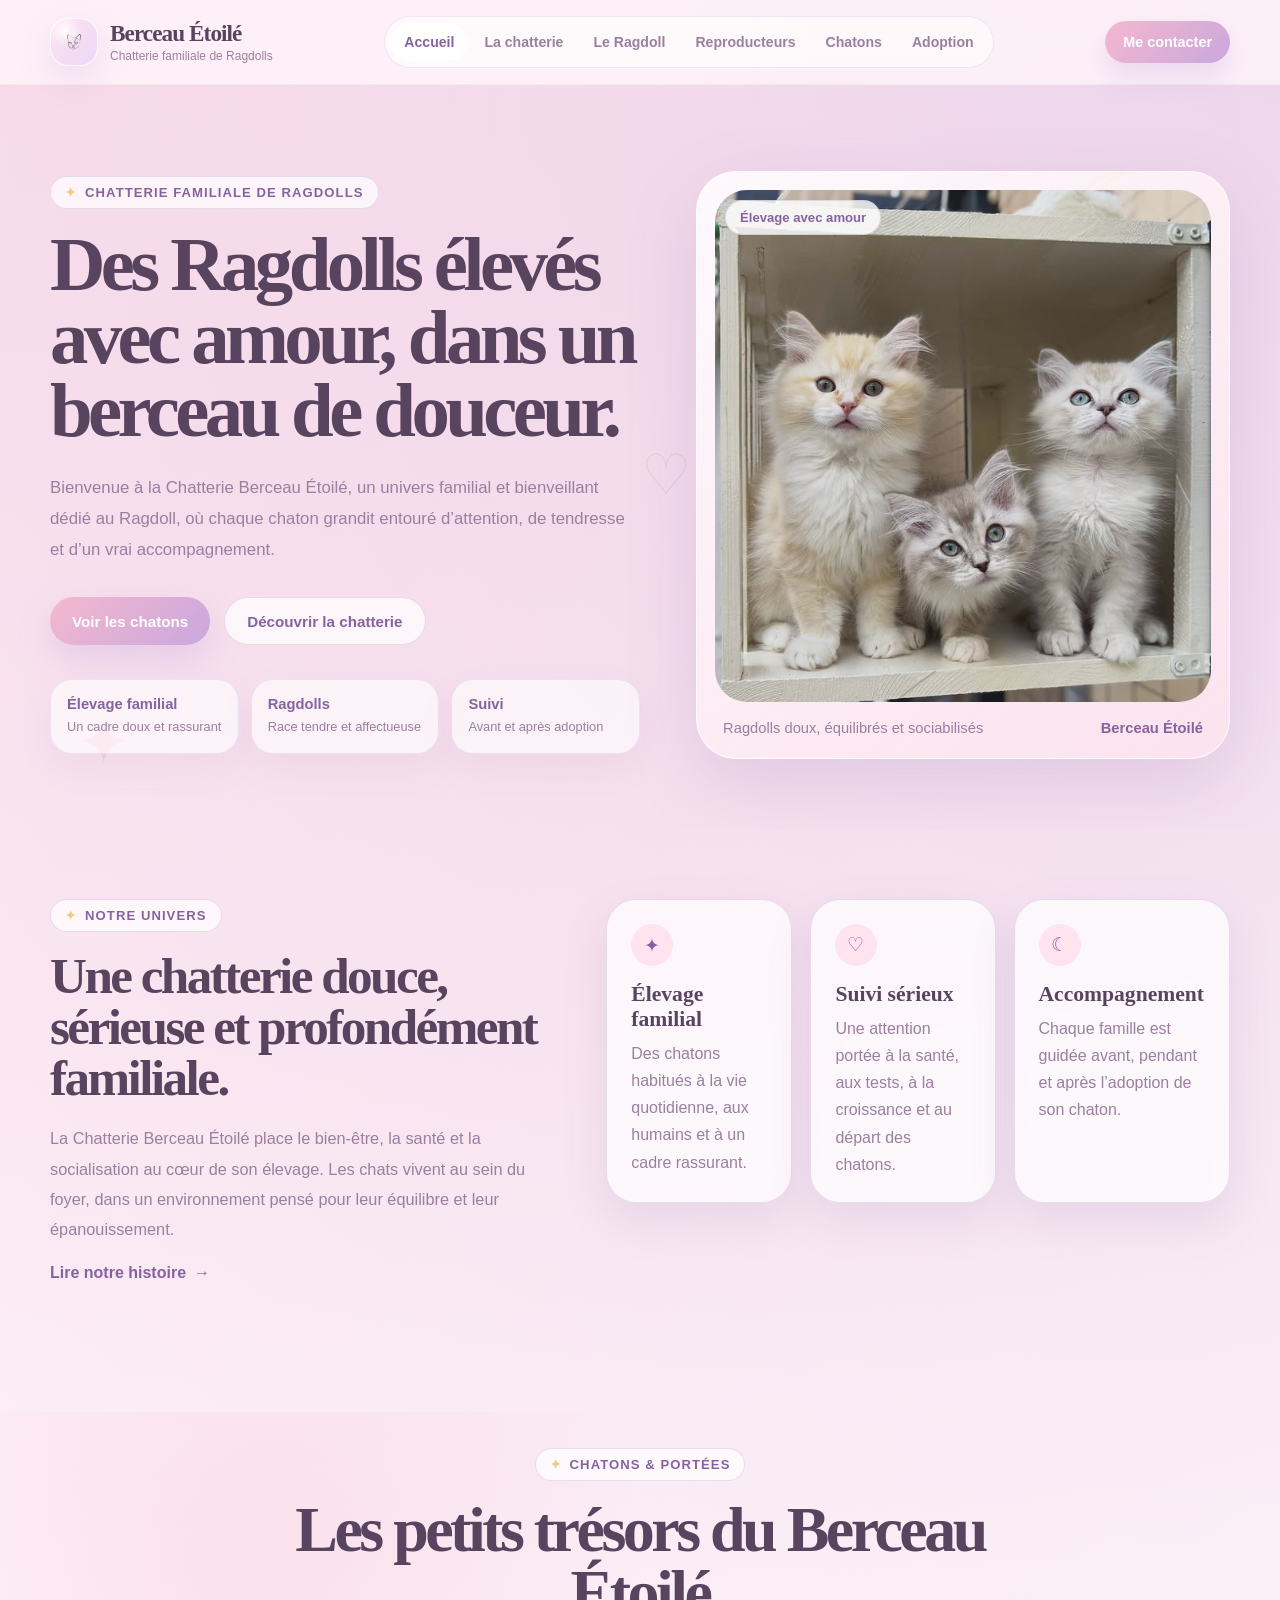
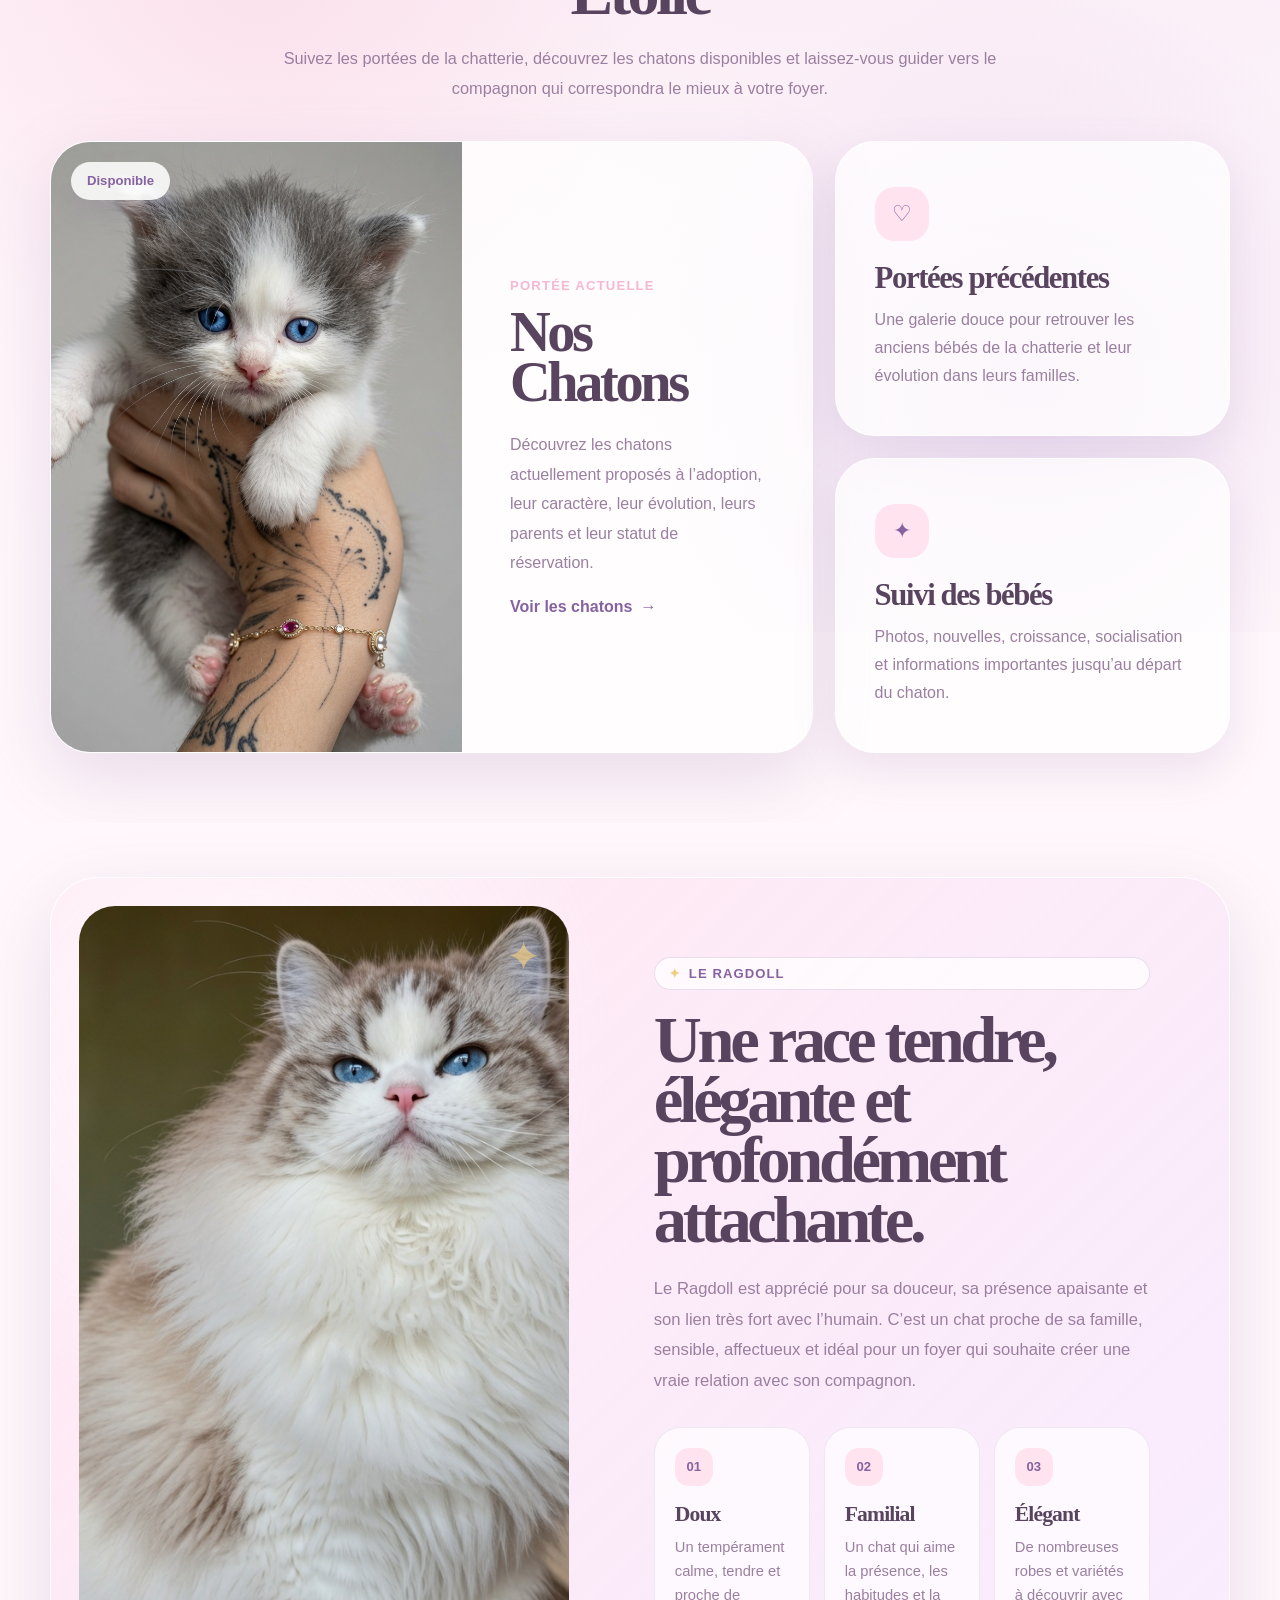
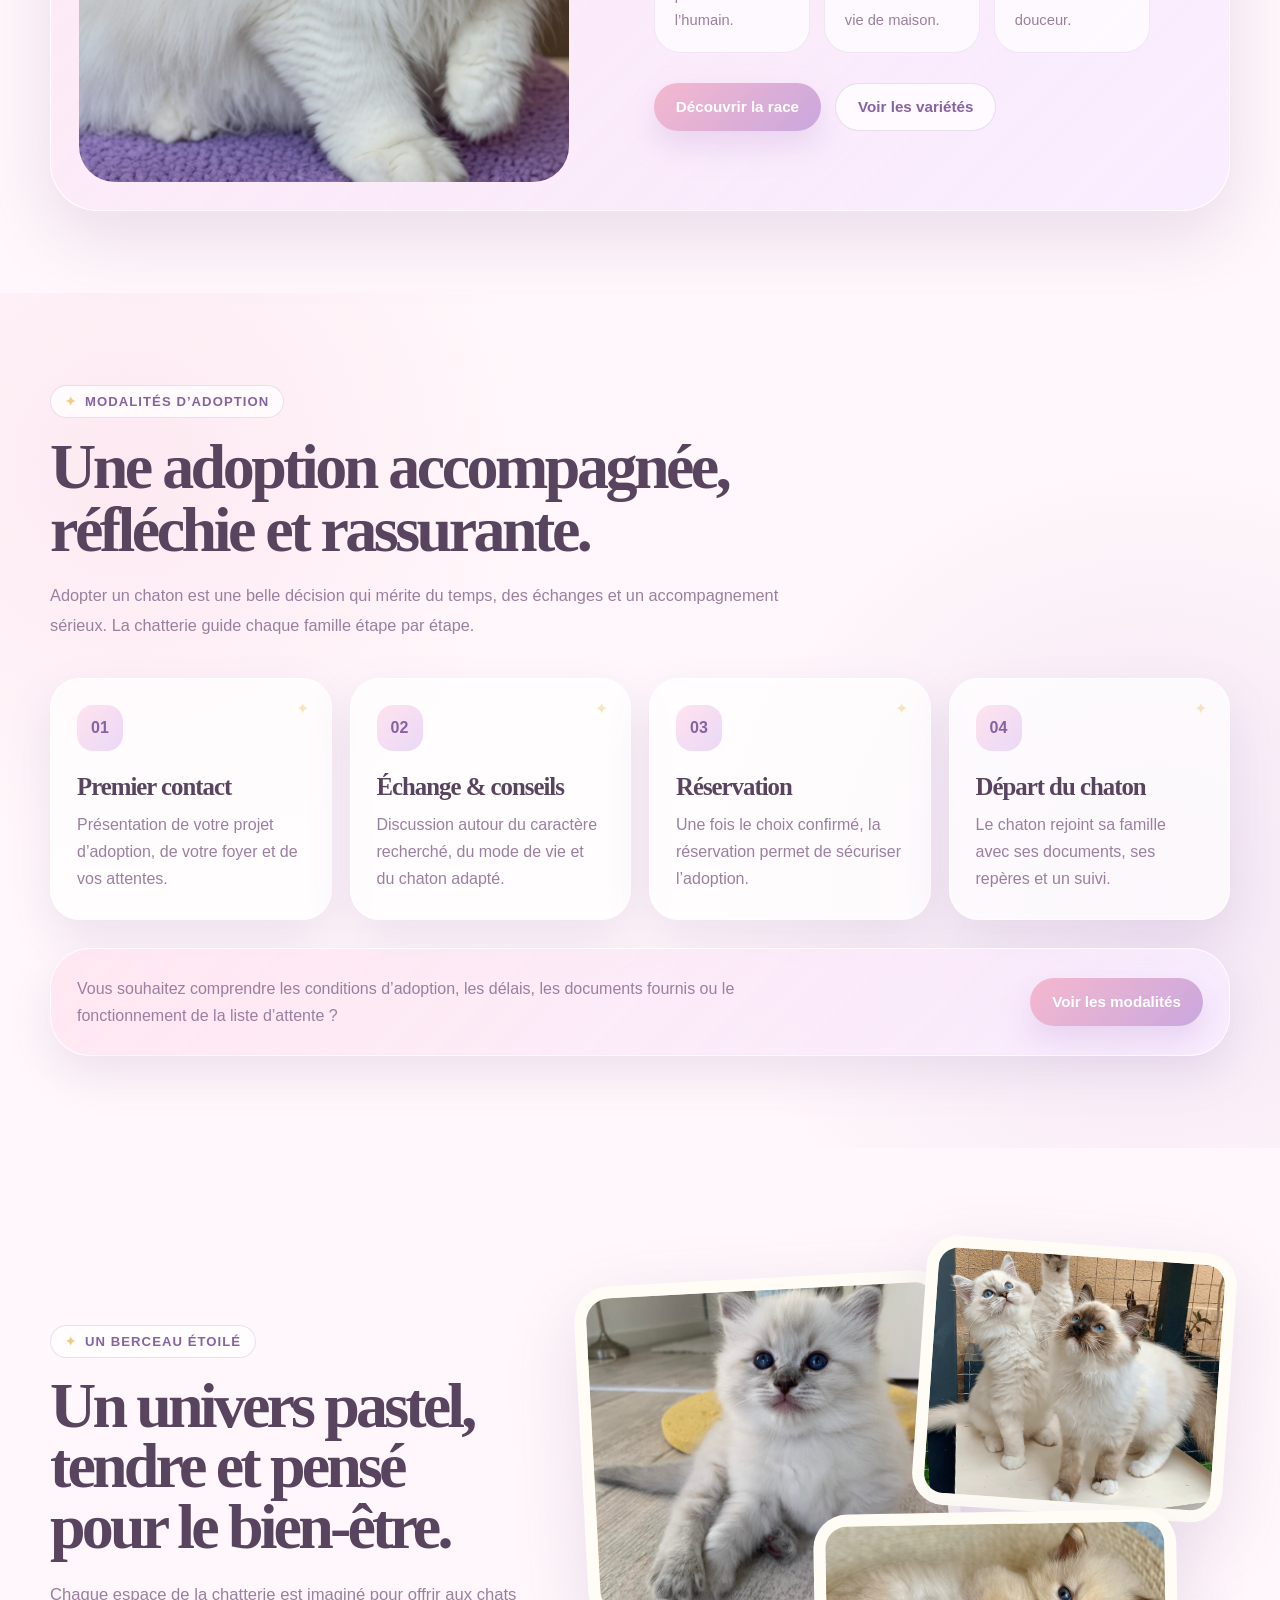
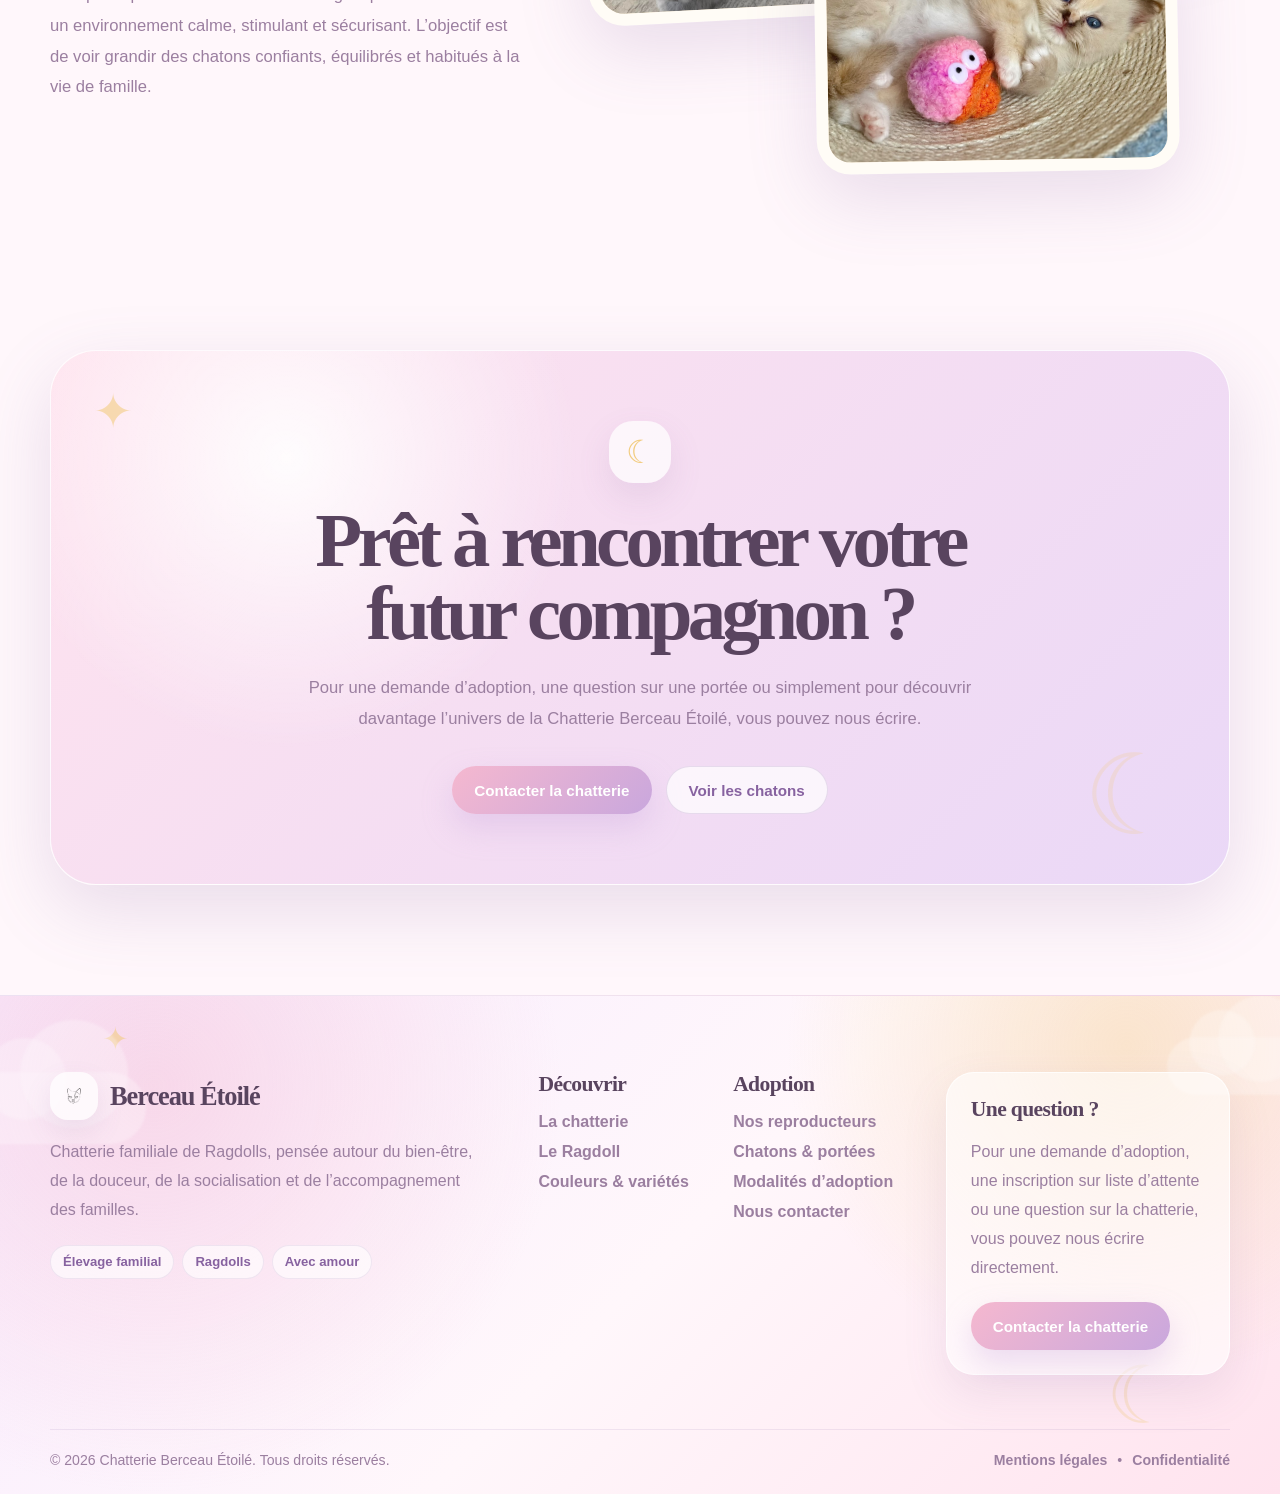
==== docs/index.html @ 58bdc37b "Add GitHub Pages static preview" ====
﻿<!DOCTYPE html>
<html lang="fr">
<head>
    <meta charset="UTF-8">

    <meta name="viewport" content="width=device-width, initial-scale=1.0">

    <title>Chatterie Berceau Étoilé | Élevage familial de Ragdolls</title>

    <meta name="description" content="Découvrez la Chatterie Berceau Étoilé, un élevage familial de Ragdolls dans un univers doux, pastel et étoilé.">

    <link rel="stylesheet" href="./assets/css/base/reset.css">
    <link rel="stylesheet" href="./assets/css/base/variables.css">
    <link rel="stylesheet" href="./assets/css/base/global.css">

    <link rel="stylesheet" href="./assets/css/components/header.css">
    <link rel="stylesheet" href="./assets/css/components/footer.css">
    <link rel="stylesheet" href="./assets/css/components/buttons.css">
    <link rel="stylesheet" href="./assets/css/components/cards.css">
    <link rel="stylesheet" href="./assets/css/components/forms.css">

        <link rel="stylesheet" href="./assets/css/pages/home.css">
</head>

<body>
<header class="site-header" data-header>
    <div class="container site-header__inner">

        <a href="http://127.0.0.1:8000" class="site-header__brand" aria-label="Retour à l'accueil">
            <span class="site-header__logo">
                <img src="./assets/images/logo/logo-berceau.png" alt="">
            </span>

            <span class="site-header__identity">
                <strong>Berceau Étoilé</strong>
                <small>Chatterie familiale de Ragdolls</small>
            </span>
        </a>

        <nav class="site-header__nav" aria-label="Navigation principale">
            <a href="http://127.0.0.1:8000" class="is-active">
                Accueil
            </a>

            <a href="./la-chatterie.html" class="">
                La chatterie
            </a>

            <a href="./le-ragdoll.html" class="">
                Le Ragdoll
            </a>

            <a href="./nos-reproducteurs.html" class="">
                Reproducteurs
            </a>

            <a href="./chatons.html" class="">
                Chatons
            </a>

            <a href="./modalites-adoption.html" class="">
                Adoption
            </a>
        </nav>

        <div class="site-header__actions">
            <a href="./contact.html" class="site-header__contact">
                Me contacter
            </a>

            <button class="site-header__burger"
                    type="button"
                    aria-label="Ouvrir le menu"
                    aria-expanded="false"
                    data-menu-button>
                <span></span>
                <span></span>
                <span></span>
            </button>
        </div>
    </div>

    <div class="mobile-menu" data-mobile-menu>
        <div class="container mobile-menu__inner">
            <div class="mobile-menu__top">
                <span>Menu</span>
                <strong>✦ Berceau Étoilé</strong>
            </div>

            <nav class="mobile-menu__nav" aria-label="Navigation mobile">
                <a href="http://127.0.0.1:8000">Accueil</a>
                <a href="./la-chatterie.html">La chatterie</a>
                <a href="./le-ragdoll.html">Le Ragdoll</a>
                <a href="./couleurs-et-varietes.html">Couleurs & variétés</a>
                <a href="./nos-reproducteurs.html">Nos reproducteurs</a>
                <a href="./chatons.html">Chatons & portées</a>
                <a href="./modalites-adoption.html">Modalités d’adoption</a>
                <a href="./contact.html">Contact</a>
            </nav>

            <div class="mobile-menu__card">
                <span>☾</span>
                <p>
                    Des Ragdolls élevés avec douceur, sérieux et beaucoup d’amour.
                </p>
            </div>
        </div>
    </div>
</header>

<main>
    
    <section class="home-hero">
        <div class="home-hero__decor home-hero__decor--moon">☾</div>
        <div class="home-hero__decor home-hero__decor--star">✦</div>
        <div class="home-hero__decor home-hero__decor--heart">♡</div>

        <div class="container home-hero__inner">
            <div class="home-hero__content" data-animate>
                <span class="section-kicker">Chatterie familiale de Ragdolls</span>

                <h1>
                    Des Ragdolls élevés avec amour,
                    dans un berceau de douceur.
                </h1>

                <p>
                    Bienvenue à la Chatterie Berceau Étoilé, un univers familial et bienveillant
                    dédié au Ragdoll, où chaque chaton grandit entouré d’attention, de tendresse
                    et d’un vrai accompagnement.
                </p>

                <div class="home-hero__actions">
                    <a href="./chatons.html" class="btn btn-primary">
                        Voir les chatons
                    </a>

                    <a href="./la-chatterie.html" class="btn btn-secondary">
                        Découvrir la chatterie
                    </a>
                </div>

                <div class="home-hero__trust">
                    <div>
                        <strong>Élevage familial</strong>
                        <span>Un cadre doux et rassurant</span>
                    </div>

                    <div>
                        <strong>Ragdolls</strong>
                        <span>Race tendre et affectueuse</span>
                    </div>

                    <div>
                        <strong>Suivi</strong>
                        <span>Avant et après adoption</span>
                    </div>
                </div>
            </div>

            <div class="home-hero__visual" data-animate>
                <div class="hero-card">
                    <div class="hero-card__badge">Élevage avec amour</div>

                    <div class="hero-card__image">
                        <img src="./assets/images/hero/hero-ragdoll.jpg" alt="Chat Ragdoll de la Chatterie Berceau Étoilé">
                    </div>

                    <div class="hero-card__footer">
                        <span>Ragdolls doux, équilibrés et sociabilisés</span>
                        <strong>Berceau Étoilé</strong>
                    </div>
                </div>
            </div>
        </div>
    </section>

    <section class="home-intro">
        <div class="container home-intro__grid">
            <div class="home-intro__text" data-animate>
                <span class="section-kicker">Notre univers</span>

                <h2>Une chatterie douce, sérieuse et profondément familiale.</h2>

                <p>
                    La Chatterie Berceau Étoilé place le bien-être, la santé et la socialisation
                    au cœur de son élevage. Les chats vivent au sein du foyer, dans un environnement
                    pensé pour leur équilibre et leur épanouissement.
                </p>

                <a href="./la-chatterie.html" class="text-link">
                    Lire notre histoire
                </a>
            </div>

            <div class="home-intro__cards" data-animate>
                <article class="soft-card">
                    <span>✦</span>
                    <h3>Élevage familial</h3>
                    <p>Des chatons habitués à la vie quotidienne, aux humains et à un cadre rassurant.</p>
                </article>

                <article class="soft-card">
                    <span>♡</span>
                    <h3>Suivi sérieux</h3>
                    <p>Une attention portée à la santé, aux tests, à la croissance et au départ des chatons.</p>
                </article>

                <article class="soft-card">
                    <span>☾</span>
                    <h3>Accompagnement</h3>
                    <p>Chaque famille est guidée avant, pendant et après l’adoption de son chaton.</p>
                </article>
            </div>
        </div>
    </section>

    <section class="home-kittens">
        <div class="container">
            <div class="section-heading section-heading--center" data-animate>
                <span class="section-kicker">Chatons & portées</span>

                <h2>Les petits trésors du Berceau Étoilé</h2>

                <p>
                    Suivez les portées de la chatterie, découvrez les chatons disponibles
                    et laissez-vous guider vers le compagnon qui correspondra le mieux à votre foyer.
                </p>
            </div>

            <div class="home-kittens__grid" data-animate>
                <article class="kitten-card kitten-card--large">
                    <div class="kitten-card__image">
                        <img src="./assets/images/kittens/kitten-01.jpg" alt="Chaton Ragdoll disponible">
                        <span class="kitten-card__status">Disponible</span>
                    </div>

                    <div class="kitten-card__content">
                        <span class="kitten-card__eyebrow">Portée actuelle</span>
                        <h3>Nos Chatons</h3>
                        <p>
                            Découvrez les chatons actuellement proposés à l’adoption, leur caractère,
                            leur évolution, leurs parents et leur statut de réservation.
                        </p>

                        <a href="./chatons.html" class="text-link">
                            Voir les chatons
                        </a>
                    </div>
                </article>

                <article class="kitten-mini-card">
                    <span>♡</span>
                    <h3>Portées précédentes</h3>
                    <p>
                        Une galerie douce pour retrouver les anciens bébés de la chatterie
                        et leur évolution dans leurs familles.
                    </p>
                </article>

                <article class="kitten-mini-card">
                    <span>✦</span>
                    <h3>Suivi des bébés</h3>
                    <p>
                        Photos, nouvelles, croissance, socialisation et informations importantes
                        jusqu’au départ du chaton.
                    </p>
                </article>
            </div>
        </div>
    </section>

    <section class="home-ragdoll">
        <div class="container">
            <div class="ragdoll-showcase" data-animate>
                <div class="ragdoll-showcase__image">
                    <img src="./assets/images/cats/ragdoll-01.jpg" alt="Ragdoll adulte">
                </div>

                <div class="ragdoll-showcase__content">
                    <span class="section-kicker">Le Ragdoll</span>

                    <h2>Une race tendre, élégante et profondément attachante.</h2>

                    <p>
                        Le Ragdoll est apprécié pour sa douceur, sa présence apaisante et son lien très fort
                        avec l’humain. C’est un chat proche de sa famille, sensible, affectueux et idéal pour
                        un foyer qui souhaite créer une vraie relation avec son compagnon.
                    </p>

                    <div class="ragdoll-showcase__traits">
                        <article>
                            <span>01</span>
                            <strong>Doux</strong>
                            <p>Un tempérament calme, tendre et proche de l’humain.</p>
                        </article>

                        <article>
                            <span>02</span>
                            <strong>Familial</strong>
                            <p>Un chat qui aime la présence, les habitudes et la vie de maison.</p>
                        </article>

                        <article>
                            <span>03</span>
                            <strong>Élégant</strong>
                            <p>De nombreuses robes et variétés à découvrir avec douceur.</p>
                        </article>
                    </div>

                    <div class="ragdoll-showcase__actions">
                        <a href="./le-ragdoll.html" class="btn btn-primary">
                            Découvrir la race
                        </a>

                        <a href="./couleurs-et-varietes.html" class="btn btn-secondary">
                            Voir les variétés
                        </a>
                    </div>
                </div>
            </div>
        </div>
    </section>

    <section class="home-adoption">
        <div class="container">
            <div class="section-heading" data-animate>
                <span class="section-kicker">Modalités d’adoption</span>

                <h2>Une adoption accompagnée, réfléchie et rassurante.</h2>

                <p>
                    Adopter un chaton est une belle décision qui mérite du temps, des échanges
                    et un accompagnement sérieux. La chatterie guide chaque famille étape par étape.
                </p>
            </div>

            <div class="adoption-steps" data-animate>
                <article class="adoption-step">
                    <span>01</span>
                    <h3>Premier contact</h3>
                    <p>
                        Présentation de votre projet d’adoption, de votre foyer et de vos attentes.
                    </p>
                </article>

                <article class="adoption-step">
                    <span>02</span>
                    <h3>Échange & conseils</h3>
                    <p>
                        Discussion autour du caractère recherché, du mode de vie et du chaton adapté.
                    </p>
                </article>

                <article class="adoption-step">
                    <span>03</span>
                    <h3>Réservation</h3>
                    <p>
                        Une fois le choix confirmé, la réservation permet de sécuriser l’adoption.
                    </p>
                </article>

                <article class="adoption-step">
                    <span>04</span>
                    <h3>Départ du chaton</h3>
                    <p>
                        Le chaton rejoint sa famille avec ses documents, ses repères et un suivi.
                    </p>
                </article>
            </div>

            <div class="home-adoption__cta" data-animate>
                <p>
                    Vous souhaitez comprendre les conditions d’adoption, les délais,
                    les documents fournis ou le fonctionnement de la liste d’attente ?
                </p>

                <a href="./modalites-adoption.html" class="btn btn-primary">
                    Voir les modalités
                </a>
            </div>
        </div>
    </section>

    <section class="home-world">
        <div class="container home-world__inner">
            <div class="home-world__content" data-animate>
                <span class="section-kicker">Un berceau étoilé</span>

                <h2>Un univers pastel, tendre et pensé pour le bien-être.</h2>

                <p>
                    Chaque espace de la chatterie est imaginé pour offrir aux chats un environnement
                    calme, stimulant et sécurisant. L’objectif est de voir grandir des chatons confiants,
                    équilibrés et habitués à la vie de famille.
                </p>
            </div>

            <div class="home-world__gallery" data-animate>
                <div class="world-picture world-picture--one">
                    <img src="./assets/images/hero/chatterie-01.jpg" alt="Univers de la chatterie">
                </div>

                <div class="world-picture world-picture--two">
                    <img src="./assets/images/hero/chatterie-02.jpg" alt="Espace des chats">
                </div>

                <div class="world-picture world-picture--three">
                    <img src="./assets/images/hero/chatterie-03.jpg" alt="Ragdoll dans la chatterie">
                </div>
            </div>
        </div>
    </section>

    <section class="home-final">
        <div class="container">
            <div class="home-final__card" data-animate>
                <span class="home-final__icon">☾</span>

                <h2>Prêt à rencontrer votre futur compagnon ?</h2>

                <p>
                    Pour une demande d’adoption, une question sur une portée ou simplement pour découvrir
                    davantage l’univers de la Chatterie Berceau Étoilé, vous pouvez nous écrire.
                </p>

                <div class="home-final__actions">
                    <a href="./contact.html" class="btn btn-primary">
                        Contacter la chatterie
                    </a>

                    <a href="./chatons.html" class="btn btn-secondary">
                        Voir les chatons
                    </a>
                </div>
            </div>
        </div>
    </section>

</main>

<footer class="site-footer">
    <div class="site-footer__cloud site-footer__cloud--one"></div>
    <div class="site-footer__cloud site-footer__cloud--two"></div>

    <div class="container site-footer__inner">
        <div class="site-footer__brand">
            <a href="http://127.0.0.1:8000" class="site-footer__logo">
                <span>
                    <img src="./assets/images/logo/logo-berceau.png" alt="">
                </span>
                <strong>Berceau Étoilé</strong>
            </a>

            <p>
                Chatterie familiale de Ragdolls, pensée autour du bien-être, de la douceur,
                de la socialisation et de l’accompagnement des familles.
            </p>

            <div class="site-footer__badges">
                <span>Élevage familial</span>
                <span>Ragdolls</span>
                <span>Avec amour</span>
            </div>
        </div>

        <div class="site-footer__links">
            <div>
                <h3>Découvrir</h3>

                <a href="./la-chatterie.html">La chatterie</a>
                <a href="./le-ragdoll.html">Le Ragdoll</a>
                <a href="./couleurs-et-varietes.html">Couleurs & variétés</a>
            </div>

            <div>
                <h3>Adoption</h3>

                <a href="./nos-reproducteurs.html">Nos reproducteurs</a>
                <a href="./chatons.html">Chatons & portées</a>
                <a href="./modalites-adoption.html">Modalités d’adoption</a>
                <a href="./contact.html">Nous contacter</a>
            </div>
        </div>

        <div class="site-footer__contact">
            <h3>Une question ?</h3>

            <p>
                Pour une demande d’adoption, une inscription sur liste d’attente ou une question
                sur la chatterie, vous pouvez nous écrire directement.
            </p>

            <a href="./contact.html" class="btn btn-primary">
                Contacter la chatterie
            </a>
        </div>
    </div>

    <div class="container site-footer__bottom">
        <p>
            © 2026 Chatterie Berceau Étoilé. Tous droits réservés.
        </p>

        <div>
            <a href="#">Mentions légales</a>
            <span>•</span>
            <a href="#">Confidentialité</a>
        </div>
    </div>
</footer>

<script src="./assets/js/main.js"></script>
<script src="./assets/js/components/header.js"></script>
<script src="./assets/js/components/animations.js"></script>

    <script src="./assets/js/pages/home.js"></script>
</body>
</html>
---- docs/assets/css/base/variables.css ----
:root {
    --be-bg: #fff7fb;
    --be-bg-soft: #f8ecff;
    --be-bg-lavender: #efe0ff;

    --be-white: #ffffff;
    --be-cream: #fff1d8;

    --be-pink: #f5b8cf;
    --be-pink-soft: #ffe3ee;

    --be-lavender: #c9a7dd;
    --be-lavender-soft: #ead8f7;
    --be-lavender-dark: #8762a0;

    --be-gold: #f2cc7f;
    --be-gold-soft: #fff0c9;

    --be-text: #59445f;
    --be-muted: #9b7fa0;

    --be-border: rgba(135, 98, 160, 0.18);

    --be-shadow-soft: 0 18px 45px rgba(135, 98, 160, 0.14);
    --be-shadow-card: 0 24px 70px rgba(135, 98, 160, 0.18);

    --be-radius-sm: 14px;
    --be-radius-md: 20px;
    --be-radius-lg: 30px;
    --be-radius-xl: 40px;

    --be-container: 1180px;

    --font-title: Georgia, 'Times New Roman', serif;
    --font-body: Arial, sans-serif;
}
---- docs/assets/css/base/global.css ----
body {
    font-family: var(--font-body);
    background:
        radial-gradient(circle at top left, rgba(245, 184, 207, 0.35), transparent 34%),
        radial-gradient(circle at top right, rgba(201, 167, 221, 0.35), transparent 32%),
        var(--be-bg);
    color: var(--be-text);
    overflow-x: hidden;
}

main {
    min-height: 70vh;
}

.container {
    width: min(var(--be-container), calc(100% - 40px));
    margin: 0 auto;
}

.section-kicker {
    display: inline-flex;
    align-items: center;
    gap: 8px;
    padding: 8px 14px;
    border-radius: 999px;
    background: rgba(255, 255, 255, 0.72);
    border: 1px solid var(--be-border);
    color: var(--be-lavender-dark);
    font-size: 0.82rem;
    font-weight: 700;
    letter-spacing: 0.08em;
    text-transform: uppercase;
}

.section-kicker::before {
    content: "✦";
    color: var(--be-gold);
}

.text-link {
    display: inline-flex;
    align-items: center;
    gap: 8px;
    margin-top: 20px;
    color: var(--be-lavender-dark);
    font-weight: 700;
}

.text-link::after {
    content: "→";
    transition: transform 0.25s ease;
}

.text-link:hover::after {
    transform: translateX(4px);
}
---- docs/assets/css/components/header.css ----
.site-header {
    position: sticky;
    top: 0;
    z-index: 100;
    padding: 16px 0;
    background: rgba(255, 247, 251, 0.78);
    backdrop-filter: blur(18px);
    border-bottom: 1px solid rgba(135, 98, 160, 0.08);
    transition: padding 0.25s ease, box-shadow 0.25s ease, background 0.25s ease;
}

.site-header.is-scrolled {
    padding: 10px 0;
    background: rgba(255, 247, 251, 0.92);
    box-shadow: 0 14px 35px rgba(135, 98, 160, 0.12);
}

.site-header__inner {
    display: flex;
    align-items: center;
    justify-content: space-between;
    gap: 24px;
}

.site-header__brand {
    display: inline-flex;
    align-items: center;
    gap: 12px;
    min-width: max-content;
}

.site-header__logo {
    display: inline-flex;
    align-items: center;
    justify-content: center;
    width: 48px;
    height: 48px;
    border-radius: 18px;
    background:
        radial-gradient(circle at 30% 25%, rgba(255, 255, 255, 0.9), transparent 35%),
        linear-gradient(135deg, var(--be-pink-soft), var(--be-lavender-soft));
    border: 1px solid rgba(255, 255, 255, 0.82);
    box-shadow: 0 12px 30px rgba(201, 167, 221, 0.28);
    color: var(--be-gold);
    font-size: 1.5rem;
}

.site-header__identity {
    display: flex;
    flex-direction: column;
    line-height: 1.15;
}

.site-header__identity strong {
    font-family: var(--font-title);
    font-size: 1.45rem;
    color: var(--be-text);
    letter-spacing: -0.04em;
}

.site-header__identity small {
    margin-top: 3px;
    color: var(--be-muted);
    font-size: 0.75rem;
}

.site-header__nav {
    display: flex;
    align-items: center;
    justify-content: center;
    gap: 4px;
    padding: 6px;
    border-radius: 999px;
    background: rgba(255, 255, 255, 0.55);
    border: 1px solid rgba(135, 98, 160, 0.12);
}

.site-header__nav a {
    position: relative;
    display: inline-flex;
    align-items: center;
    min-height: 38px;
    padding: 0 13px;
    border-radius: 999px;
    color: var(--be-muted);
    font-size: 0.88rem;
    font-weight: 800;
    transition: color 0.25s ease, background 0.25s ease;
}

.site-header__nav a:hover,
.site-header__nav a.is-active {
    color: var(--be-lavender-dark);
    background: rgba(255, 255, 255, 0.82);
}

.site-header__actions {
    display: flex;
    align-items: center;
    gap: 12px;
    min-width: max-content;
}

.site-header__contact {
    display: inline-flex;
    align-items: center;
    justify-content: center;
    min-height: 42px;
    padding: 0 18px;
    border-radius: 999px;
    background: linear-gradient(135deg, var(--be-pink), var(--be-lavender));
    color: var(--be-white);
    font-size: 0.9rem;
    font-weight: 900;
    box-shadow: 0 14px 28px rgba(201, 167, 221, 0.32);
    transition: transform 0.25s ease, box-shadow 0.25s ease;
}

.site-header__contact:hover {
    transform: translateY(-2px);
    box-shadow: 0 18px 35px rgba(201, 167, 221, 0.42);
}

.site-header__burger {
    display: none;
    width: 44px;
    height: 44px;
    border: 0;
    border-radius: 16px;
    background: rgba(255, 255, 255, 0.75);
    border: 1px solid var(--be-border);
    cursor: pointer;
}

.site-header__burger span {
    display: block;
    width: 18px;
    height: 2px;
    margin: 4px auto;
    border-radius: 999px;
    background: var(--be-lavender-dark);
    transition: transform 0.25s ease, opacity 0.25s ease;
}

.site-header__burger.is-active span:nth-child(1) {
    transform: translateY(6px) rotate(45deg);
}

.site-header__burger.is-active span:nth-child(2) {
    opacity: 0;
}

.site-header__burger.is-active span:nth-child(3) {
    transform: translateY(-6px) rotate(-45deg);
}

.mobile-menu {
    position: fixed;
    inset: 76px 0 auto 0;
    z-index: 90;
    max-height: calc(100vh - 76px);
    overflow-y: auto;
    padding: 16px 0 24px;
    background:
        radial-gradient(circle at top left, rgba(245, 184, 207, 0.35), transparent 35%),
        radial-gradient(circle at bottom right, rgba(201, 167, 221, 0.35), transparent 35%),
        rgba(255, 247, 251, 0.96);
    border-bottom: 1px solid var(--be-border);
    box-shadow: 0 30px 70px rgba(135, 98, 160, 0.16);
    transform: translateY(-12px);
    opacity: 0;
    pointer-events: none;
    transition: transform 0.25s ease, opacity 0.25s ease;
}

.mobile-menu.is-open {
    transform: translateY(0);
    opacity: 1;
    pointer-events: auto;
}

.mobile-menu__inner {
    display: grid;
    gap: 18px;
}

.mobile-menu__top {
    display: flex;
    align-items: center;
    justify-content: space-between;
    gap: 12px;
    color: var(--be-muted);
    font-size: 0.85rem;
    font-weight: 800;
    text-transform: uppercase;
    letter-spacing: 0.08em;
}

.mobile-menu__top strong {
    color: var(--be-lavender-dark);
}

.mobile-menu__nav {
    display: grid;
    gap: 10px;
}

.mobile-menu__nav a {
    display: flex;
    align-items: center;
    justify-content: space-between;
    min-height: 52px;
    padding: 0 18px;
    border-radius: 18px;
    background: rgba(255, 255, 255, 0.74);
    border: 1px solid rgba(135, 98, 160, 0.12);
    color: var(--be-text);
    font-weight: 850;
}

.mobile-menu__nav a::after {
    content: "→";
    color: var(--be-lavender-dark);
}

.mobile-menu__card {
    display: flex;
    gap: 14px;
    align-items: center;
    padding: 18px;
    border-radius: 24px;
    background: linear-gradient(135deg, rgba(255, 227, 238, 0.8), rgba(248, 236, 255, 0.9));
    border: 1px solid rgba(255, 255, 255, 0.82);
    color: var(--be-muted);
    line-height: 1.6;
}

.mobile-menu__card span {
    display: inline-flex;
    flex: 0 0 44px;
    width: 44px;
    height: 44px;
    align-items: center;
    justify-content: center;
    border-radius: 16px;
    background: rgba(255, 255, 255, 0.72);
    color: var(--be-gold);
    font-size: 1.4rem;
}

body.menu-open {
    overflow: hidden;
}

@media (max-width: 1120px) {
    .site-header__nav {
        display: none;
    }

    .site-header__burger {
        display: inline-block;
    }
}

@media (max-width: 620px) {
    .site-header {
        padding: 12px 0;
    }

    .site-header__identity strong {
        font-size: 1.2rem;
    }

    .site-header__identity small {
        display: none;
    }

    .site-header__logo {
        width: 42px;
        height: 42px;
        border-radius: 15px;
    }

    .site-header__contact {
        display: none;
    }

    .mobile-menu {
        inset: 68px 0 auto 0;
        max-height: calc(100vh - 68px);
    }
}
.site-header__logo img {
    width: 30px;
    height: 30px;
    object-fit: contain;
    opacity: 0.86;
}
---- docs/assets/css/components/footer.css ----
.site-footer {
    position: relative;
    margin-top: 80px;
    padding: 76px 0 26px;
    overflow: hidden;
    background:
        radial-gradient(circle at 12% 18%, rgba(245, 184, 207, 0.42), transparent 34%),
        radial-gradient(circle at 88% 10%, rgba(242, 204, 127, 0.35), transparent 28%),
        linear-gradient(135deg, #f8ecff, #fff7fb 52%, #ffe3ee);
    border-top: 1px solid rgba(135, 98, 160, 0.12);
}

.site-footer::before {
    content: "✦";
    position: absolute;
    top: 24px;
    left: 8%;
    color: var(--be-gold);
    font-size: 2rem;
    opacity: 0.58;
}

.site-footer::after {
    content: "☾";
    position: absolute;
    right: 8%;
    bottom: 52px;
    color: var(--be-gold);
    font-size: 5rem;
    opacity: 0.28;
}

.site-footer__cloud {
    position: absolute;
    width: 190px;
    height: 72px;
    border-radius: 999px;
    background: rgba(255, 255, 255, 0.38);
    filter: blur(1px);
    opacity: 0.7;
}

.site-footer__cloud::before,
.site-footer__cloud::after {
    content: "";
    position: absolute;
    border-radius: 50%;
    background: inherit;
}

.site-footer__cloud::before {
    width: 82px;
    height: 82px;
    left: 28px;
    top: -34px;
}

.site-footer__cloud::after {
    width: 108px;
    height: 108px;
    right: 18px;
    top: -52px;
}

.site-footer__cloud--one {
    left: -44px;
    top: 76px;
}

.site-footer__cloud--two {
    right: -58px;
    top: 34px;
    transform: scale(0.8);
}

.site-footer__inner {
    position: relative;
    z-index: 1;
    display: grid;
    grid-template-columns: minmax(0, 1.1fr) minmax(360px, 0.9fr) minmax(260px, 0.7fr);
    gap: 42px;
    align-items: start;
}

.site-footer__brand {
    max-width: 430px;
}

.site-footer__logo {
    display: inline-flex;
    align-items: center;
    gap: 12px;
    margin-bottom: 18px;
}

.site-footer__logo span {
    display: inline-flex;
    width: 48px;
    height: 48px;
    align-items: center;
    justify-content: center;
    border-radius: 18px;
    background: rgba(255, 255, 255, 0.72);
    color: var(--be-gold);
    font-size: 1.5rem;
    box-shadow: 0 12px 28px rgba(135, 98, 160, 0.12);
}

.site-footer__logo strong {
    font-family: var(--font-title);
    font-size: 1.65rem;
    letter-spacing: -0.04em;
    color: var(--be-text);
}

.site-footer__brand p,
.site-footer__contact p {
    color: var(--be-muted);
    line-height: 1.8;
}

.site-footer__badges {
    display: flex;
    flex-wrap: wrap;
    gap: 8px;
    margin-top: 20px;
}

.site-footer__badges span {
    display: inline-flex;
    align-items: center;
    min-height: 34px;
    padding: 0 12px;
    border-radius: 999px;
    background: rgba(255, 255, 255, 0.62);
    border: 1px solid rgba(135, 98, 160, 0.12);
    color: var(--be-lavender-dark);
    font-size: 0.82rem;
    font-weight: 800;
}

.site-footer__links {
    display: grid;
    grid-template-columns: repeat(2, 1fr);
    gap: 24px;
}

.site-footer h3 {
    margin-bottom: 16px;
    font-family: var(--font-title);
    color: var(--be-text);
    font-size: 1.35rem;
    letter-spacing: -0.03em;
}

.site-footer__links a {
    display: flex;
    width: fit-content;
    margin-bottom: 12px;
    color: var(--be-muted);
    font-weight: 750;
    transition: color 0.25s ease, transform 0.25s ease;
}

.site-footer__links a:hover {
    color: var(--be-lavender-dark);
    transform: translateX(3px);
}

.site-footer__contact {
    padding: 24px;
    border-radius: 28px;
    background: rgba(255, 255, 255, 0.58);
    border: 1px solid rgba(255, 255, 255, 0.75);
    box-shadow: 0 18px 45px rgba(135, 98, 160, 0.12);
}

.site-footer__contact .btn {
    margin-top: 20px;
}

.site-footer__bottom {
    position: relative;
    z-index: 1;
    display: flex;
    align-items: center;
    justify-content: space-between;
    gap: 18px;
    margin-top: 54px;
    padding-top: 22px;
    border-top: 1px solid rgba(135, 98, 160, 0.12);
    color: var(--be-muted);
    font-size: 0.88rem;
}

.site-footer__bottom div {
    display: flex;
    align-items: center;
    gap: 10px;
}

.site-footer__bottom a {
    font-weight: 800;
}

.site-footer__bottom a:hover {
    color: var(--be-lavender-dark);
}

@media (max-width: 1040px) {
    .site-footer__inner {
        grid-template-columns: 1fr 1fr;
    }

    .site-footer__contact {
        grid-column: 1 / -1;
    }
}

@media (max-width: 720px) {
    .site-footer {
        padding-top: 56px;
    }

    .site-footer__inner,
    .site-footer__links {
        grid-template-columns: 1fr;
    }

    .site-footer__bottom {
        flex-direction: column;
        align-items: flex-start;
    }

    .site-footer__brand {
        max-width: none;
    }
}


.site-footer__logo span img {
    width: 30px;
    height: 30px;
    object-fit: contain;
    opacity: 0.86;
}
---- docs/assets/css/components/buttons.css ----
.btn {
    display: inline-flex;
    align-items: center;
    justify-content: center;
    min-height: 48px;
    padding: 0 22px;
    border-radius: 999px;
    font-size: 0.95rem;
    font-weight: 800;
    transition: transform 0.25s ease, box-shadow 0.25s ease, background 0.25s ease;
}

.btn:hover {
    transform: translateY(-2px);
}

.btn-primary {
    background: linear-gradient(135deg, var(--be-pink), var(--be-lavender));
    color: var(--be-white);
    box-shadow: 0 14px 30px rgba(201, 167, 221, 0.35);
}

.btn-secondary {
    background: rgba(255, 255, 255, 0.72);
    color: var(--be-lavender-dark);
    border: 1px solid var(--be-border);
}
---- docs/assets/css/components/cards.css ----
.soft-card {
    padding: 24px;
    border-radius: var(--be-radius-lg);
    background: rgba(255, 255, 255, 0.72);
    border: 1px solid var(--be-border);
    box-shadow: var(--be-shadow-soft);
    backdrop-filter: blur(10px);
}

.soft-card span {
    display: inline-flex;
    width: 42px;
    height: 42px;
    align-items: center;
    justify-content: center;
    margin-bottom: 16px;
    border-radius: 50%;
    background: var(--be-pink-soft);
    color: var(--be-lavender-dark);
    font-size: 1.2rem;
}

.soft-card h3 {
    margin-bottom: 8px;
    font-family: var(--font-title);
    font-size: 1.35rem;
    color: var(--be-text);
}

.soft-card p {
    color: var(--be-muted);
    line-height: 1.7;
}
---- docs/assets/css/components/forms.css ----
.form-field {
    display: grid;
    gap: 8px;
}

.form-field label {
    color: var(--be-text);
    font-weight: 850;
    font-size: 0.92rem;
}

.form-field input,
.form-field textarea,
.form-field select {
    width: 100%;
    border: 1px solid var(--be-border);
    border-radius: 18px;
    background: rgba(255, 255, 255, 0.78);
    color: var(--be-text);
    padding: 14px 16px;
    outline: none;
    transition: border-color 0.25s ease, box-shadow 0.25s ease, background 0.25s ease;
}

.form-field textarea {
    min-height: 150px;
    resize: vertical;
}

.form-field input:focus,
.form-field textarea:focus,
.form-field select:focus {
    border-color: rgba(135, 98, 160, 0.42);
    box-shadow: 0 0 0 4px rgba(201, 167, 221, 0.16);
    background: rgba(255, 255, 255, 0.96);
}
---- docs/assets/css/pages/home.css ----
.home-hero {
    position: relative;
    padding: 86px 0 70px;
    overflow: hidden;
}

.home-hero__inner {
    display: grid;
    grid-template-columns: minmax(0, 1.05fr) minmax(360px, 0.95fr);
    gap: 56px;
    align-items: center;
}

.home-hero__content h1 {
    margin-top: 20px;
    max-width: 720px;
    font-family: var(--font-title);
    font-size: clamp(2.8rem, 6vw, 5.8rem);
    line-height: 0.95;
    letter-spacing: -0.06em;
    color: var(--be-text);
}

.home-hero__content p {
    max-width: 610px;
    margin-top: 24px;
    color: var(--be-muted);
    font-size: 1.05rem;
    line-height: 1.85;
}

.home-hero__actions {
    display: flex;
    flex-wrap: wrap;
    gap: 14px;
    margin-top: 32px;
}

.home-hero__visual {
    position: relative;
}

.hero-card {
    position: relative;
    padding: 18px;
    border-radius: var(--be-radius-xl);
    background:
        linear-gradient(145deg, rgba(255,255,255,0.85), rgba(255,227,238,0.72));
    border: 1px solid rgba(255,255,255,0.8);
    box-shadow: var(--be-shadow-card);
}

.hero-card__badge {
    position: absolute;
    z-index: 2;
    top: 28px;
    left: 28px;
    padding: 9px 14px;
    border-radius: 999px;
    background: rgba(255, 255, 255, 0.82);
    border: 1px solid var(--be-border);
    color: var(--be-lavender-dark);
    font-size: 0.82rem;
    font-weight: 800;
}

.hero-card__image {
    min-height: 420px;
    border-radius: 32px;
    overflow: hidden;
    background:
        radial-gradient(circle at top left, rgba(245, 184, 207, 0.65), transparent 40%),
        radial-gradient(circle at bottom right, rgba(201, 167, 221, 0.65), transparent 45%),
        var(--be-cream);
}

.hero-card__image img {
    width: 100%;
    height: 100%;
    min-height: 420px;
    object-fit: cover;
}

.hero-card__footer {
    display: flex;
    justify-content: space-between;
    gap: 18px;
    padding: 18px 8px 4px;
    color: var(--be-muted);
    font-size: 0.92rem;
}

.hero-card__footer strong {
    color: var(--be-lavender-dark);
}

.home-hero__decor {
    position: absolute;
    pointer-events: none;
    user-select: none;
    opacity: 0.5;
}

.home-hero__decor--moon {
    top: 60px;
    right: 8%;
    color: var(--be-gold);
    font-size: 8rem;
}

.home-hero__decor--star {
    bottom: 50px;
    left: 6%;
    color: var(--be-pink);
    font-size: 4rem;
}

.home-intro {
    padding: 70px 0 90px;
}

.home-intro__grid {
    display: grid;
    grid-template-columns: minmax(0, 0.9fr) minmax(0, 1.1fr);
    gap: 46px;
    align-items: start;
}

.home-intro__text h2 {
    margin-top: 18px;
    font-family: var(--font-title);
    font-size: clamp(2.2rem, 4vw, 4rem);
    line-height: 1;
    letter-spacing: -0.05em;
}

.home-intro__text p {
    margin-top: 20px;
    color: var(--be-muted);
    line-height: 1.85;
    font-size: 1.02rem;
}

.home-intro__cards {
    display: grid;
    grid-template-columns: repeat(3, 1fr);
    gap: 18px;
}

@media (max-width: 980px) {
    .home-hero__inner,
    .home-intro__grid {
        grid-template-columns: 1fr;
    }

    .home-hero {
        padding-top: 60px;
    }

    .home-intro__cards {
        grid-template-columns: 1fr;
    }
}

@media (max-width: 620px) {
    .container {
        width: min(100% - 26px, var(--be-container));
    }

    .home-hero__actions {
        flex-direction: column;
    }

    .btn {
        width: 100%;
    }

    .hero-card__image,
    .hero-card__image img {
        min-height: 320px;
    }

    .hero-card__footer {
        flex-direction: column;
    }

    .home-hero__decor--moon {
        font-size: 4rem;
        right: 4%;
    }
}

.section-heading {
    max-width: 760px;
    margin-bottom: 38px;
}

.section-heading--center {
    margin-inline: auto;
    text-align: center;
}

.section-heading h2 {
    margin-top: 18px;
    font-family: var(--font-title);
    font-size: clamp(2.3rem, 5vw, 4.6rem);
    line-height: 0.98;
    letter-spacing: -0.055em;
    color: var(--be-text);
}

.section-heading p {
    margin-top: 18px;
    color: var(--be-muted);
    font-size: 1.02rem;
    line-height: 1.85;
}

/* =========================
   HERO TRUST
========================= */

.home-hero__trust {
    display: grid;
    grid-template-columns: repeat(3, 1fr);
    gap: 12px;
    max-width: 620px;
    margin-top: 34px;
}

.home-hero__trust div {
    padding: 16px;
    border-radius: 22px;
    background: rgba(255, 255, 255, 0.62);
    border: 1px solid rgba(135, 98, 160, 0.12);
    box-shadow: 0 14px 34px rgba(135, 98, 160, 0.08);
}

.home-hero__trust strong {
    display: block;
    margin-bottom: 5px;
    color: var(--be-lavender-dark);
    font-size: 0.92rem;
}

.home-hero__trust span {
    color: var(--be-muted);
    font-size: 0.8rem;
    line-height: 1.5;
}

.home-hero__decor--heart {
    top: 48%;
    right: 46%;
    color: var(--be-pink);
    font-size: 3.5rem;
}

/* =========================
   KITTENS
========================= */

.home-kittens {
    position: relative;
    padding: 76px 0 70px;
    overflow: hidden;
}

.home-kittens::before {
    content: "";
    position: absolute;
    inset: 40px 0 auto 0;
    height: 78%;
    background:
        radial-gradient(circle at 20% 20%, rgba(245, 184, 207, 0.26), transparent 32%),
        radial-gradient(circle at 80% 70%, rgba(201, 167, 221, 0.26), transparent 34%);
    pointer-events: none;
}

.home-kittens .container {
    position: relative;
    z-index: 1;
}

.home-kittens__grid {
    display: grid;
    grid-template-columns: minmax(0, 1.45fr) minmax(330px, 0.75fr);
    grid-template-rows: 1fr 1fr;
    grid-template-areas:
        "featured previous"
        "featured follow";
    gap: 22px;
    align-items: stretch;
}

.kitten-card--large {
    grid-area: featured;
    display: grid;
    grid-template-columns: minmax(0, 1.08fr) minmax(0, 0.92fr);
    min-height: 610px;
    border-radius: var(--be-radius-xl);
    overflow: hidden;
    background: rgba(255, 255, 255, 0.72);
    border: 1px solid rgba(255, 255, 255, 0.86);
    box-shadow: var(--be-shadow-card);
}

.home-kittens__grid > .kitten-mini-card:nth-of-type(2) {
    grid-area: previous;
}

.home-kittens__grid > .kitten-mini-card:nth-of-type(3) {
    grid-area: follow;
}

.kitten-card__image {
    position: relative;
    min-height: 100%;
    background:
        linear-gradient(135deg, var(--be-pink-soft), var(--be-lavender-soft));
}

.kitten-card__image img {
    width: 100%;
    height: 100%;
    min-height: 610px;
    object-fit: cover;
    object-position: center;
}

.kitten-card__status {
    position: absolute;
    top: 20px;
    left: 20px;
    display: inline-flex;
    align-items: center;
    min-height: 38px;
    padding: 0 16px;
    border-radius: 999px;
    background: rgba(255, 255, 255, 0.86);
    color: var(--be-lavender-dark);
    font-size: 0.82rem;
    font-weight: 900;
    box-shadow: 0 12px 26px rgba(135, 98, 160, 0.14);
}

.kitten-card__content {
    min-width: 0;
    display: flex;
    flex-direction: column;
    justify-content: center;
    padding: clamp(30px, 4vw, 48px);
}

.kitten-card__eyebrow {
    margin-bottom: 14px;
    color: var(--be-pink);
    font-size: 0.82rem;
    font-weight: 900;
    letter-spacing: 0.09em;
    text-transform: uppercase;
}

.kitten-card__content h3 {
    max-width: 430px;
    font-family: var(--font-title);
    font-size: clamp(2.8rem, 4.4vw, 4.7rem);
    line-height: 0.9;
    letter-spacing: -0.06em;
    color: var(--be-text);
}

.kitten-card__content p {
    max-width: 420px;
    margin-top: 22px;
    color: var(--be-muted);
    font-size: 1rem;
    line-height: 1.85;
}

.kitten-mini-card {
    height: 100%;
    min-height: 0;
    display: flex;
    flex-direction: column;
    justify-content: center;
    padding: clamp(28px, 3vw, 40px);
    border-radius: var(--be-radius-xl);
    background: rgba(255, 255, 255, 0.72);
    border: 1px solid rgba(255, 255, 255, 0.86);
    box-shadow: var(--be-shadow-soft);
}

.kitten-mini-card + .kitten-mini-card {
    margin-top: 0;
}

.kitten-mini-card span {
    display: inline-flex;
    width: 54px;
    height: 54px;
    align-items: center;
    justify-content: center;
    margin-bottom: 22px;
    border-radius: 20px;
    background: var(--be-pink-soft);
    color: var(--be-lavender-dark);
    font-size: 1.35rem;
}

.kitten-mini-card h3 {
    max-width: 320px;
    margin-bottom: 12px;
    font-family: var(--font-title);
    font-size: clamp(1.8rem, 2.4vw, 2.45rem);
    line-height: 1;
    color: var(--be-text);
    letter-spacing: -0.045em;
}

.kitten-mini-card p {
    max-width: 360px;
    color: var(--be-muted);
    line-height: 1.75;
}

/* =========================
   RAGDOLL
========================= */

.home-ragdoll {
    padding: 54px 0 82px;
}

.ragdoll-showcase {
    display: grid;
    grid-template-columns: minmax(360px, 0.9fr) minmax(0, 1.1fr);
    gap: 34px;
    align-items: stretch;
    padding: clamp(18px, 3vw, 28px);
    border-radius: 48px;
    background:
        radial-gradient(circle at 16% 18%, rgba(255, 255, 255, 0.82), transparent 30%),
        linear-gradient(135deg, rgba(255, 227, 238, 0.74), rgba(248, 236, 255, 0.92));
    border: 1px solid rgba(255, 255, 255, 0.88);
    box-shadow: var(--be-shadow-card);
}

.ragdoll-showcase__image {
    position: relative;
    overflow: hidden;
    min-height: 560px;
    border-radius: 36px;
    background: var(--be-cream);
}

.ragdoll-showcase__image::before {
    content: "✦";
    position: absolute;
    z-index: 2;
    top: 26px;
    right: 28px;
    color: var(--be-gold);
    font-size: 2.6rem;
    opacity: 0.68;
}

.ragdoll-showcase__image img {
    width: 100%;
    height: 100%;
    object-fit: cover;
}

.ragdoll-showcase__content {
    min-width: 0;
    display: flex;
    flex-direction: column;
    justify-content: center;
    padding: clamp(28px, 4vw, 54px);
}

.ragdoll-showcase__content h2 {
    max-width: 760px;
    margin-top: 20px;
    font-family: var(--font-title);
    font-size: clamp(2.7rem, 5.2vw, 5.4rem);
    line-height: 0.9;
    letter-spacing: -0.065em;
    color: var(--be-text);
}

.ragdoll-showcase__content > p {
    max-width: 720px;
    margin-top: 24px;
    color: var(--be-muted);
    font-size: 1.04rem;
    line-height: 1.85;
}

.ragdoll-showcase__traits {
    display: grid;
    grid-template-columns: repeat(3, 1fr);
    gap: 14px;
    margin-top: 30px;
}

.ragdoll-showcase__traits article {
    padding: 20px;
    border-radius: 26px;
    background: rgba(255, 255, 255, 0.68);
    border: 1px solid rgba(135, 98, 160, 0.12);
}

.ragdoll-showcase__traits span {
    display: inline-flex;
    width: 38px;
    height: 38px;
    align-items: center;
    justify-content: center;
    margin-bottom: 16px;
    border-radius: 14px;
    background: var(--be-pink-soft);
    color: var(--be-lavender-dark);
    font-size: 0.82rem;
    font-weight: 900;
}

.ragdoll-showcase__traits strong {
    display: block;
    margin-bottom: 8px;
    font-family: var(--font-title);
    font-size: 1.35rem;
    color: var(--be-text);
    letter-spacing: -0.04em;
}

.ragdoll-showcase__traits p {
    color: var(--be-muted);
    font-size: 0.92rem;
    line-height: 1.65;
}

.ragdoll-showcase__actions {
    display: flex;
    flex-wrap: wrap;
    gap: 14px;
    margin-top: 30px;
}

/* =========================
   ADOPTION
========================= */

.home-adoption {
    padding: 92px 0;
    background:
        radial-gradient(circle at 10% 20%, rgba(245, 184, 207, 0.22), transparent 30%),
        radial-gradient(circle at 90% 70%, rgba(201, 167, 221, 0.22), transparent 34%);
}

.adoption-steps {
    display: grid;
    grid-template-columns: repeat(4, 1fr);
    gap: 18px;
}

.adoption-step {
    position: relative;
    padding: 26px;
    border-radius: var(--be-radius-lg);
    background: rgba(255, 255, 255, 0.7);
    border: 1px solid rgba(255, 255, 255, 0.82);
    box-shadow: var(--be-shadow-soft);
}

.adoption-step::after {
    content: "✦";
    position: absolute;
    top: 20px;
    right: 22px;
    color: var(--be-gold);
    opacity: 0.5;
}

.adoption-step span {
    display: inline-flex;
    align-items: center;
    justify-content: center;
    width: 46px;
    height: 46px;
    margin-bottom: 22px;
    border-radius: 16px;
    background: linear-gradient(135deg, var(--be-pink-soft), var(--be-lavender-soft));
    color: var(--be-lavender-dark);
    font-weight: 900;
}

.adoption-step h3 {
    margin-bottom: 10px;
    font-family: var(--font-title);
    font-size: 1.55rem;
    letter-spacing: -0.04em;
    color: var(--be-text);
}

.adoption-step p {
    color: var(--be-muted);
    line-height: 1.7;
}

.home-adoption__cta {
    display: flex;
    align-items: center;
    justify-content: space-between;
    gap: 28px;
    margin-top: 28px;
    padding: 26px;
    border-radius: var(--be-radius-xl);
    background:
        linear-gradient(135deg, rgba(255, 227, 238, 0.76), rgba(248, 236, 255, 0.86));
    border: 1px solid rgba(255, 255, 255, 0.82);
    box-shadow: var(--be-shadow-soft);
}

.home-adoption__cta p {
    max-width: 720px;
    color: var(--be-muted);
    line-height: 1.7;
}

/* =========================
   WORLD
========================= */

.home-world {
    padding: 96px 0;
}

.home-world__inner {
    display: grid;
    grid-template-columns: minmax(0, 0.85fr) minmax(380px, 1.15fr);
    gap: 52px;
    align-items: center;
}

.home-world__content h2 {
    margin-top: 18px;
    font-family: var(--font-title);
    font-size: clamp(2.3rem, 5vw, 4.6rem);
    line-height: 0.95;
    letter-spacing: -0.06em;
    color: var(--be-text);
}

.home-world__content p {
    margin-top: 22px;
    color: var(--be-muted);
    line-height: 1.85;
    font-size: 1.04rem;
}

.home-world__gallery {
    position: relative;
    min-height: 540px;
}

.world-picture {
    position: absolute;
    overflow: hidden;
    border: 12px solid rgba(255, 255, 255, 0.78);
    background: var(--be-cream);
    box-shadow: var(--be-shadow-card);
}

.world-picture img {
    width: 100%;
    height: 100%;
    object-fit: cover;
}

.world-picture--one {
    left: 0;
    top: 34px;
    width: 58%;
    height: 340px;
    border-radius: 36px;
    transform: rotate(-3deg);
}

.world-picture--two {
    right: 0;
    top: 0;
    width: 48%;
    height: 270px;
    border-radius: 32px;
    transform: rotate(4deg);
}

.world-picture--three {
    right: 8%;
    bottom: 12px;
    width: 56%;
    height: 260px;
    border-radius: 34px;
    transform: rotate(-1deg);
}

/* =========================
   FINAL CTA
========================= */

.home-final {
    padding: 70px 0 30px;
}

.home-final__card {
    position: relative;
    overflow: hidden;
    padding: clamp(34px, 6vw, 70px);
    border-radius: 46px;
    text-align: center;
    background:
        radial-gradient(circle at 20% 20%, rgba(255, 255, 255, 0.9), transparent 28%),
        linear-gradient(135deg, var(--be-pink-soft), var(--be-lavender-soft));
    border: 1px solid rgba(255, 255, 255, 0.86);
    box-shadow: var(--be-shadow-card);
}

.home-final__card::before {
    content: "✦";
    position: absolute;
    top: 32px;
    left: 42px;
    color: var(--be-gold);
    font-size: 3rem;
    opacity: 0.58;
}

.home-final__card::after {
    content: "☾";
    position: absolute;
    right: 46px;
    bottom: 24px;
    color: var(--be-gold);
    font-size: 7rem;
    opacity: 0.22;
}

.home-final__icon {
    display: inline-flex;
    width: 62px;
    height: 62px;
    align-items: center;
    justify-content: center;
    margin-bottom: 22px;
    border-radius: 24px;
    background: rgba(255, 255, 255, 0.72);
    color: var(--be-gold);
    font-size: 2rem;
    box-shadow: 0 14px 34px rgba(135, 98, 160, 0.12);
}

.home-final__card h2 {
    max-width: 760px;
    margin: 0 auto;
    font-family: var(--font-title);
    font-size: clamp(2.4rem, 6vw, 5.2rem);
    line-height: 0.95;
    letter-spacing: -0.06em;
    color: var(--be-text);
}

.home-final__card p {
    max-width: 720px;
    margin: 22px auto 0;
    color: var(--be-muted);
    font-size: 1.04rem;
    line-height: 1.85;
}

.home-final__actions {
    display: flex;
    justify-content: center;
    flex-wrap: wrap;
    gap: 14px;
    margin-top: 32px;
}

/* =========================
   ANIMATIONS
========================= */

[data-animate] {
    opacity: 0;
    transform: translateY(18px);
    transition: opacity 0.7s ease, transform 0.7s ease;
}

[data-animate].is-visible {
    opacity: 1;
    transform: translateY(0);
}

/* =========================
   RESPONSIVE
========================= */

@media (max-width: 1100px) {
    .home-kittens__grid {
        grid-template-columns: 1fr;
        grid-template-rows: auto;
        grid-template-areas:
            "featured"
            "previous"
            "follow";
    }

    .kitten-card--large {
        grid-template-columns: 1fr;
        min-height: auto;
    }

    .kitten-card__image img {
        min-height: 390px;
    }

    .ragdoll-showcase {
        grid-template-columns: 1fr;
    }

    .ragdoll-showcase__image {
        min-height: 460px;
    }

    .home-world__inner {
        grid-template-columns: 1fr;
    }

    .adoption-steps {
        grid-template-columns: repeat(2, 1fr);
    }
}

@media (max-width: 760px) {
    .home-kittens,
    .home-ragdoll,
    .home-adoption,
    .home-world {
        padding: 58px 0;
    }

    .kitten-card__content {
        padding: 30px 24px;
    }

    .kitten-card__content h3 {
        font-size: clamp(2.4rem, 12vw, 3.6rem);
    }

    .kitten-mini-card {
        min-height: 260px;
    }

    .ragdoll-showcase {
        border-radius: 34px;
    }

    .ragdoll-showcase__image {
        min-height: 340px;
        border-radius: 26px;
    }

    .ragdoll-showcase__content {
        padding: 26px 18px 18px;
    }

    .ragdoll-showcase__traits {
        grid-template-columns: 1fr;
    }

    .ragdoll-showcase__actions {
        flex-direction: column;
    }

    .ragdoll-showcase__actions .btn {
        width: 100%;
    }

    .adoption-steps {
        grid-template-columns: 1fr;
    }
}

@media (max-width: 820px) {
    .kitten-card--large {
        grid-template-columns: 1fr;
    }

    .kitten-card__image img {
        min-height: 320px;
    }

    .home-hero__trust {
        grid-template-columns: 1fr;
    }

    .home-adoption__cta {
        flex-direction: column;
        align-items: flex-start;
    }

    .home-adoption__cta .btn {
        width: 100%;
    }
}

@media (max-width: 680px) {
    .home-kittens,
    .home-ragdoll,
    .home-adoption,
    .home-world {
        padding: 64px 0;
    }

    .adoption-steps {
        grid-template-columns: 1fr;
    }

    .ragdoll-orbit {
        min-height: 420px;
    }

    .ragdoll-orbit__main {
        inset: 18px;
    }

    .ragdoll-orbit__bubble {
        position: relative;
        left: auto;
        right: auto;
        top: auto;
        bottom: auto;
        width: calc(100% - 36px);
        margin: 12px 18px;
    }

    .ragdoll-orbit__bubble--one {
        margin-top: 300px;
    }

    .home-world__gallery {
        display: grid;
        gap: 16px;
        min-height: auto;
    }

    .world-picture {
        position: relative;
        inset: auto;
        width: 100%;
        height: 260px;
        transform: none;
        border-radius: 30px;
    }

    .home-final__card {
        border-radius: 34px;
    }

    .home-final__actions {
        flex-direction: column;
    }

    .home-final__actions .btn {
        width: 100%;
    }
}
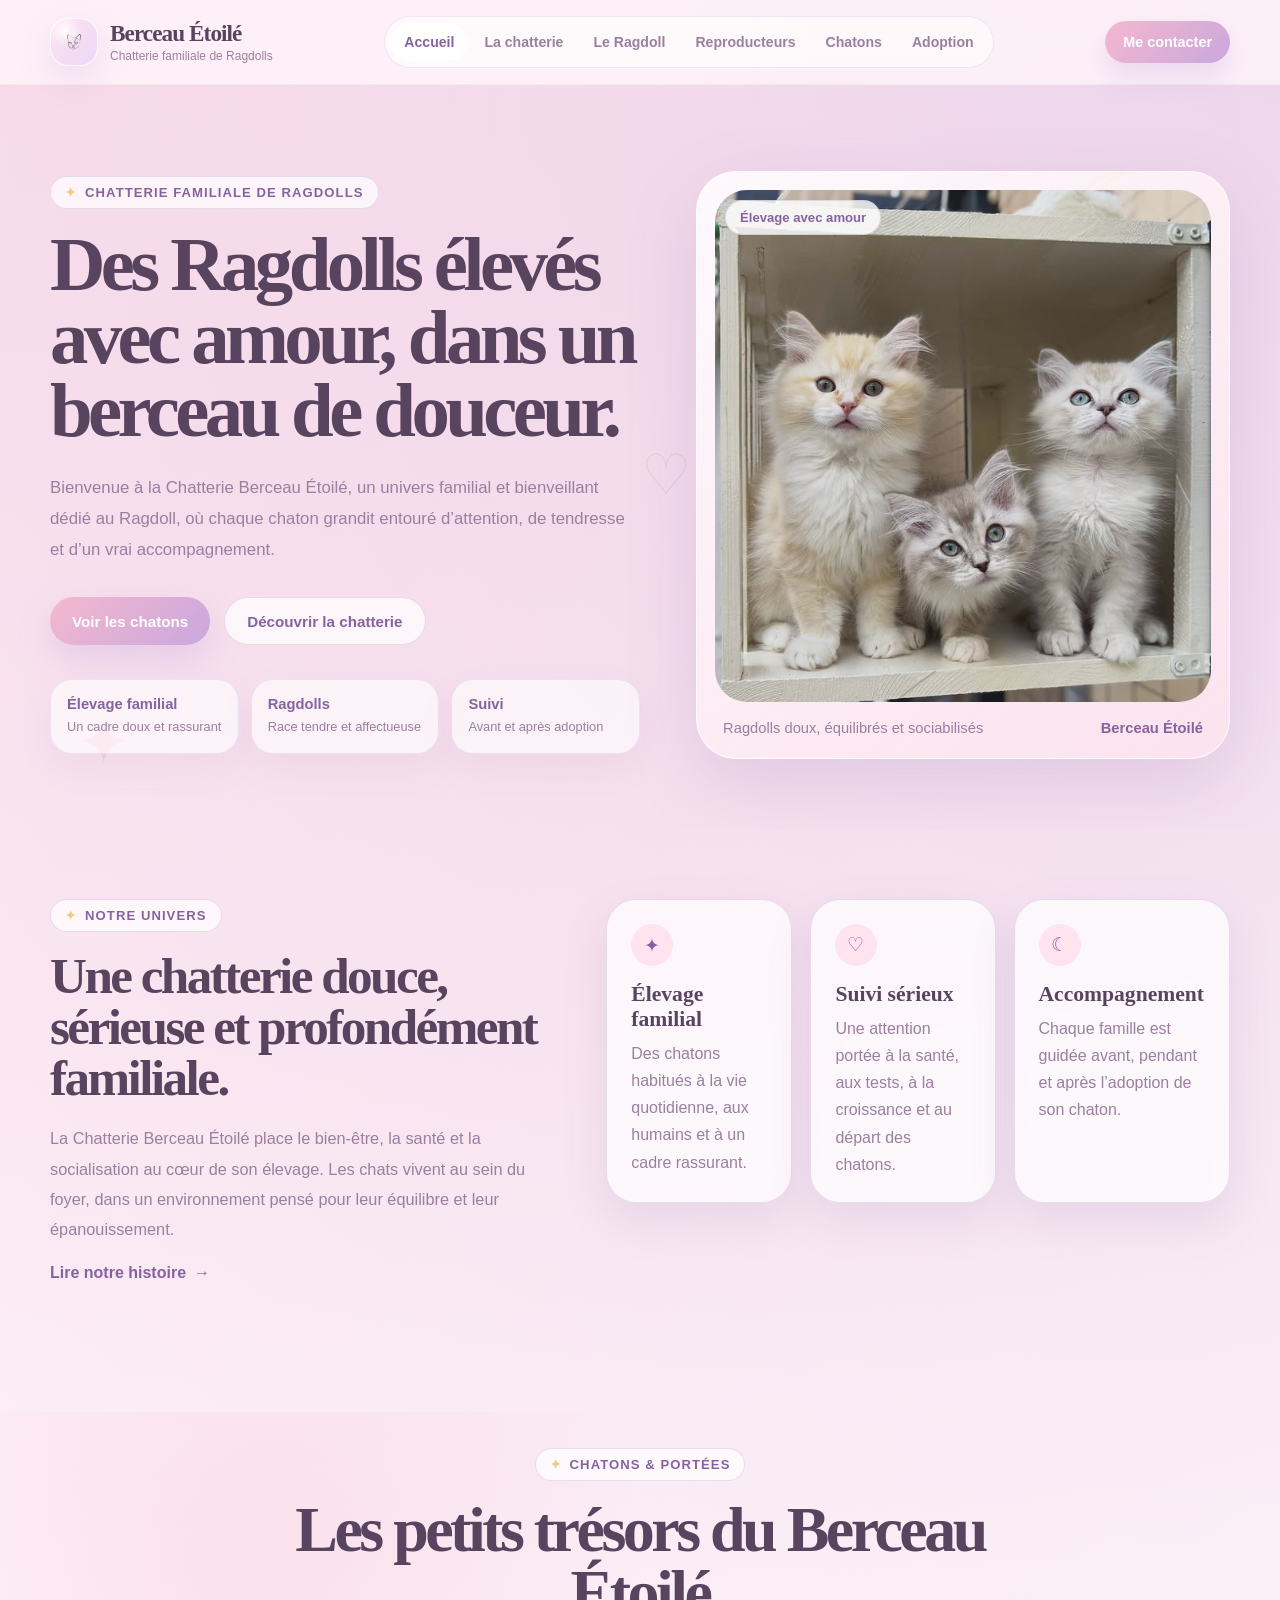
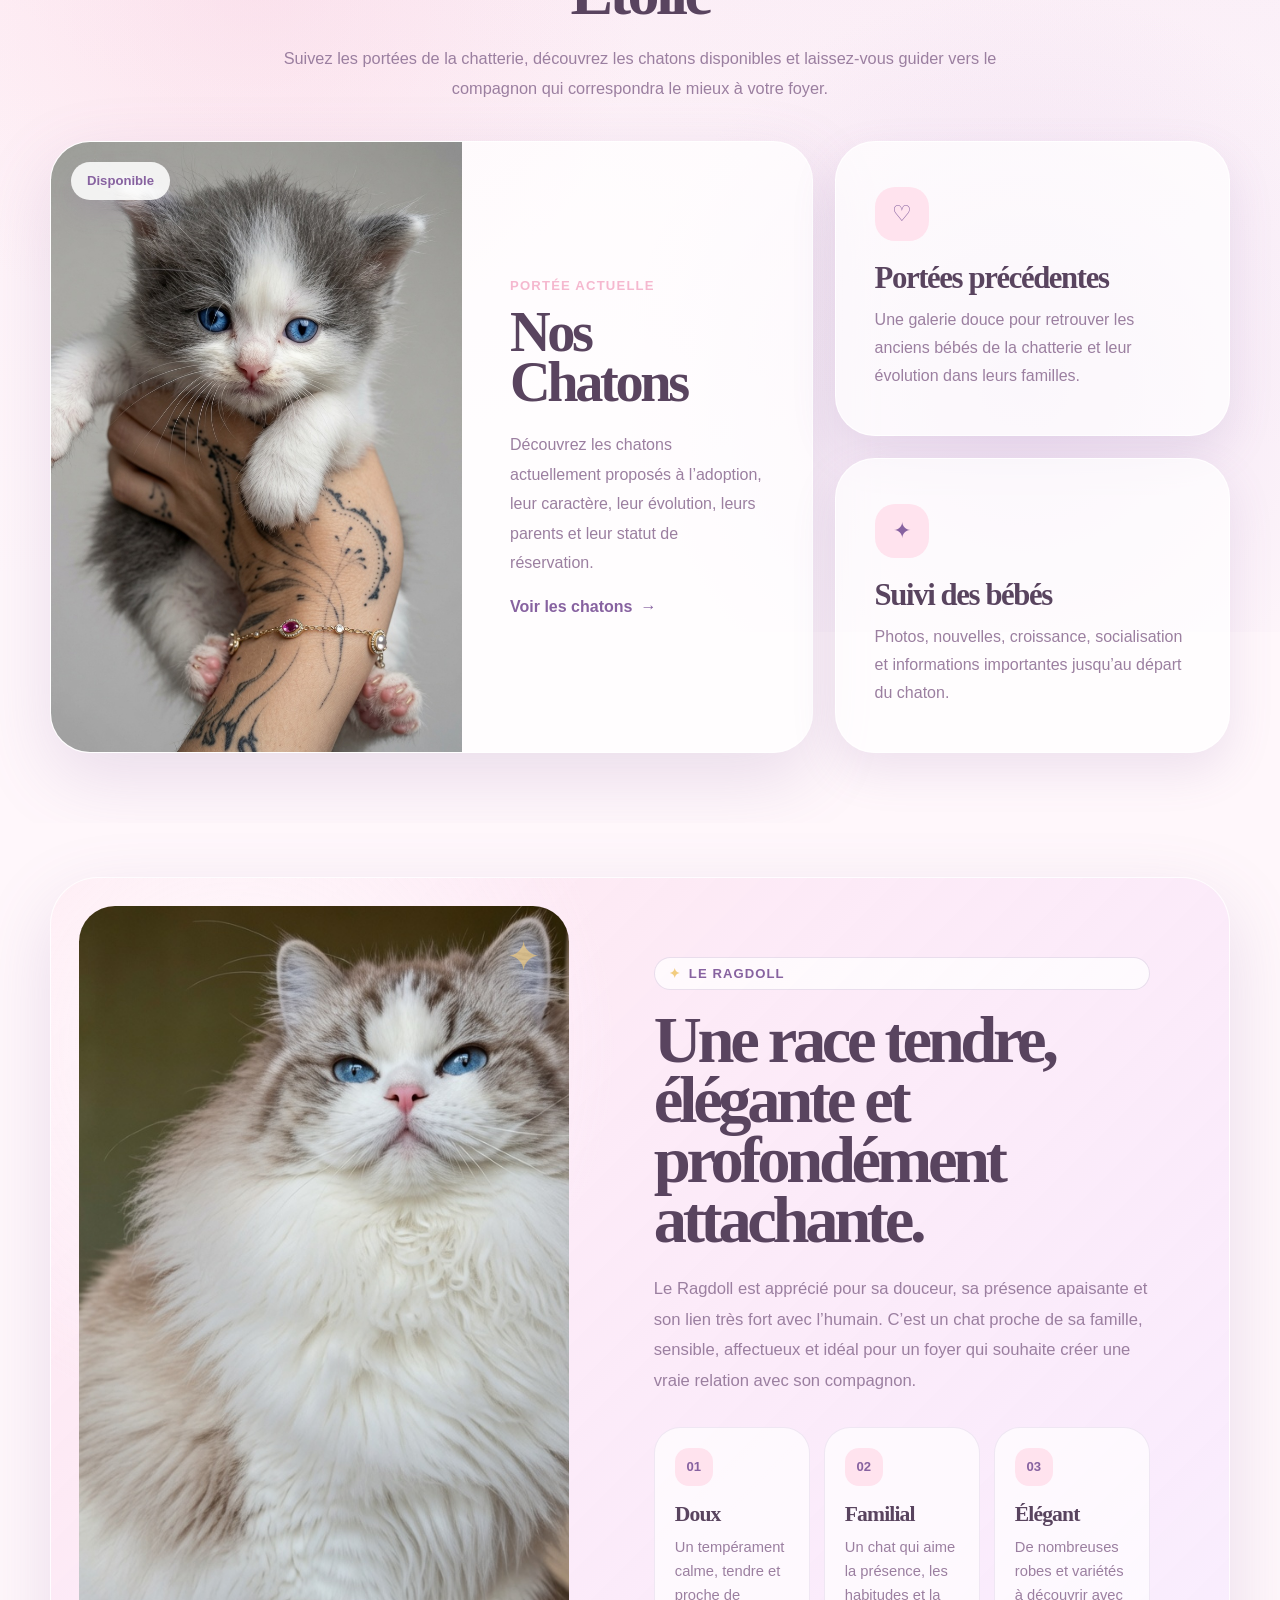
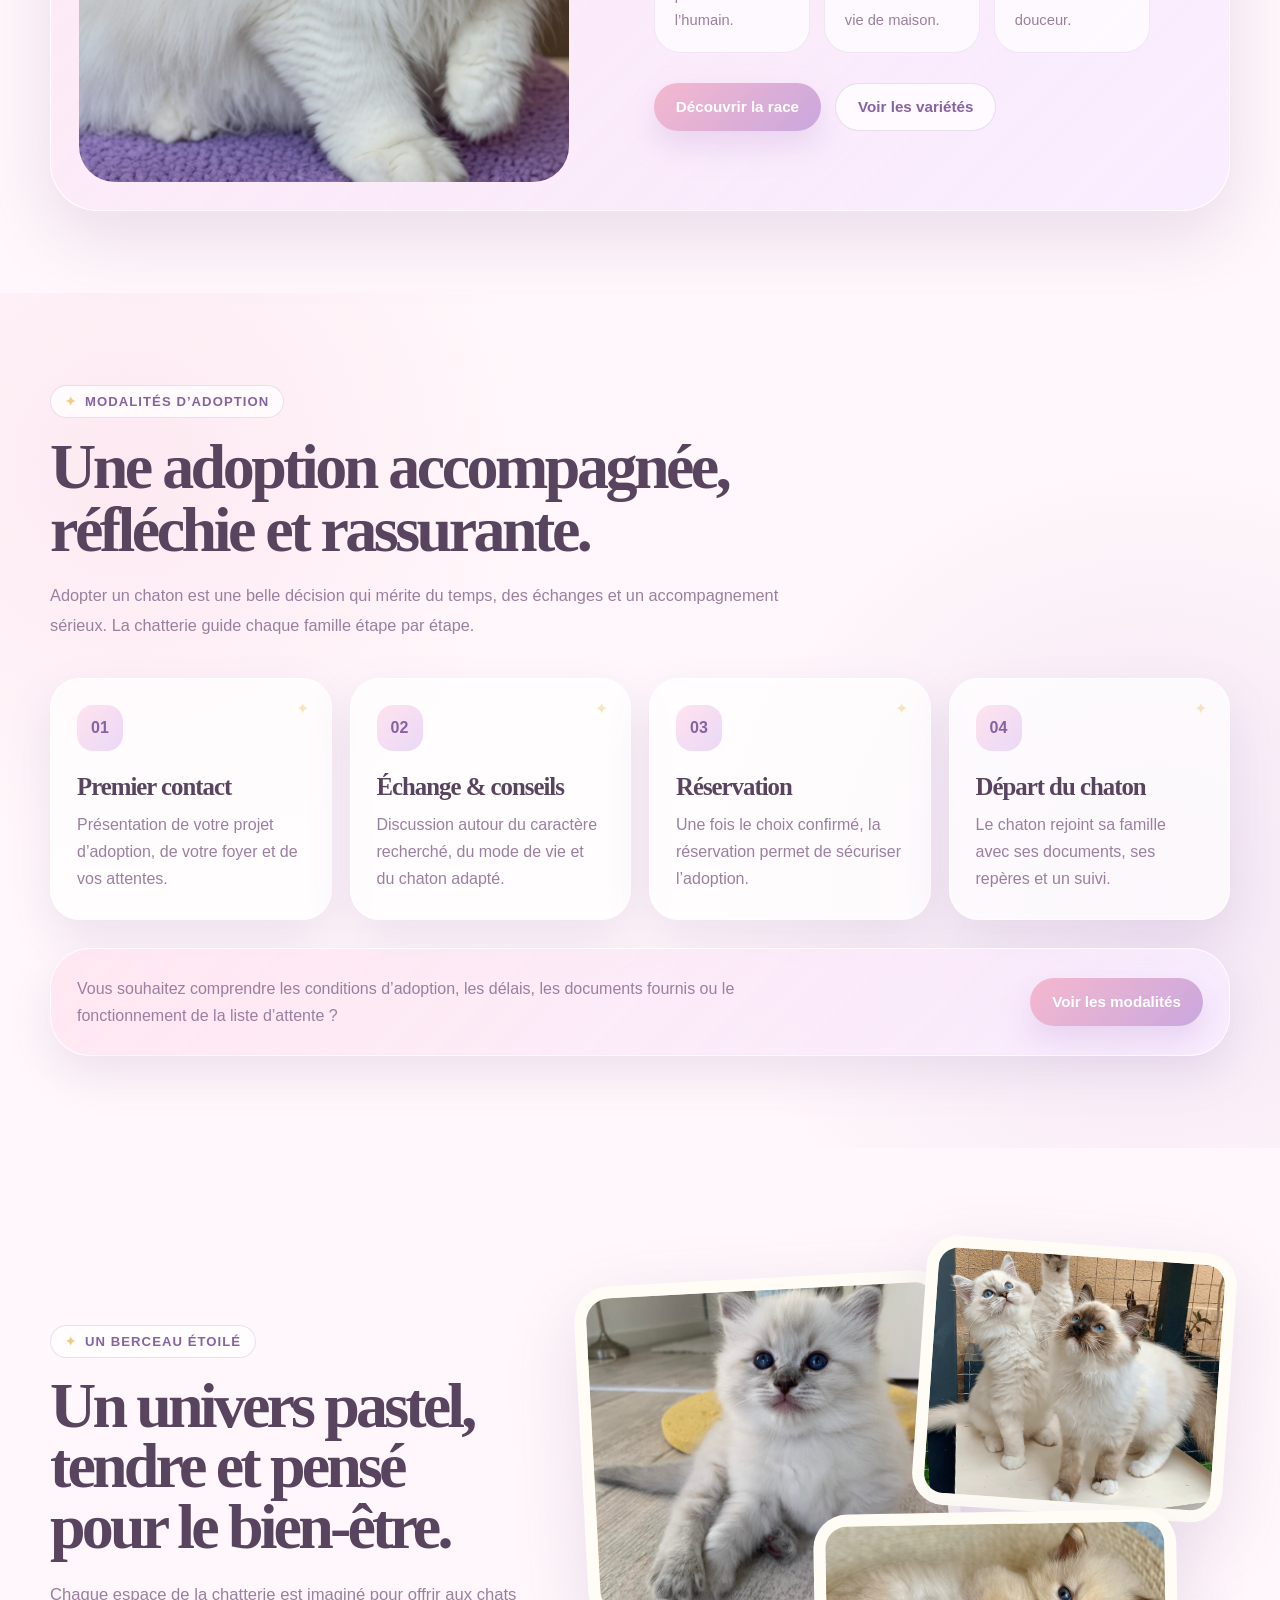
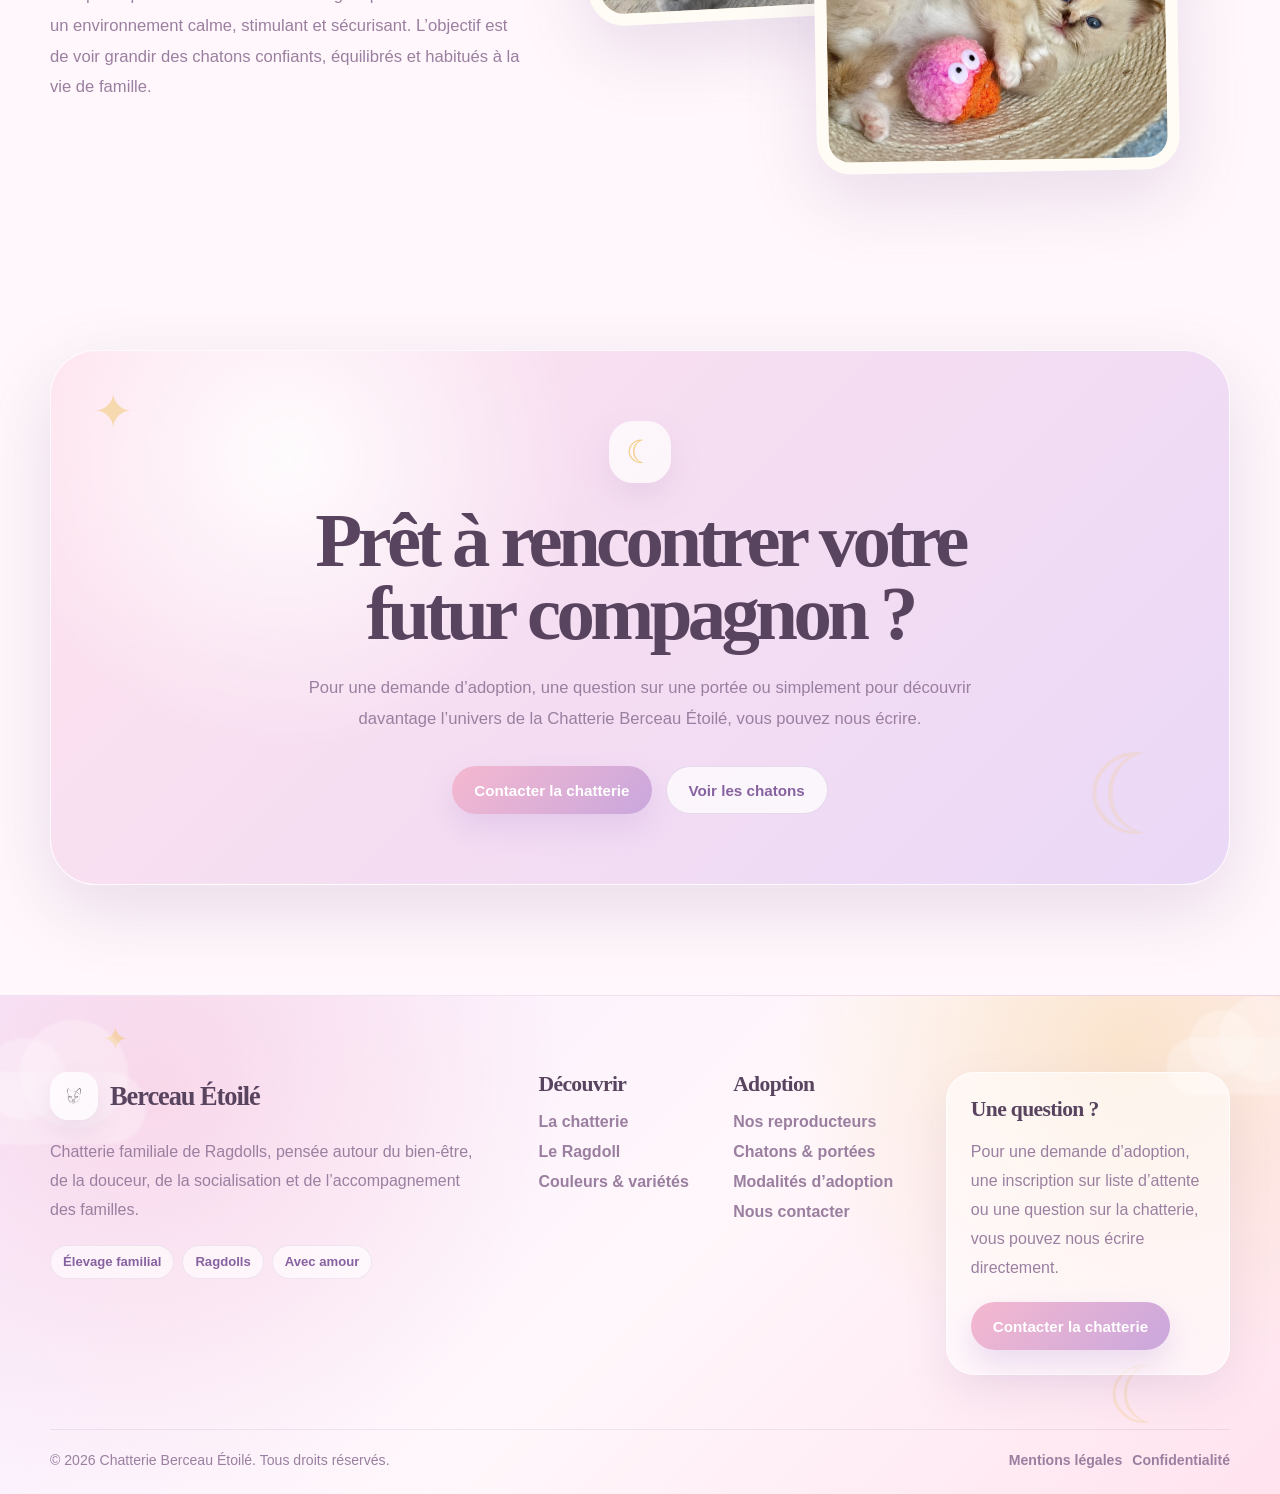
==== commit 23393fb3: "Add GitHub Pages static preview" ====
--- a/docs/index.html
+++ b/docs/index.html
@@ -503,9 +503,8 @@
         </p>
 
         <div>
-            <a href="#">Mentions légales</a>
-            <span>•</span>
-            <a href="#">Confidentialité</a>
+            <a href="./mentions-legales.html">Mentions légales</a>
+            <a href="./confidentialite.html">Confidentialité</a>
         </div>
     </div>
 </footer>
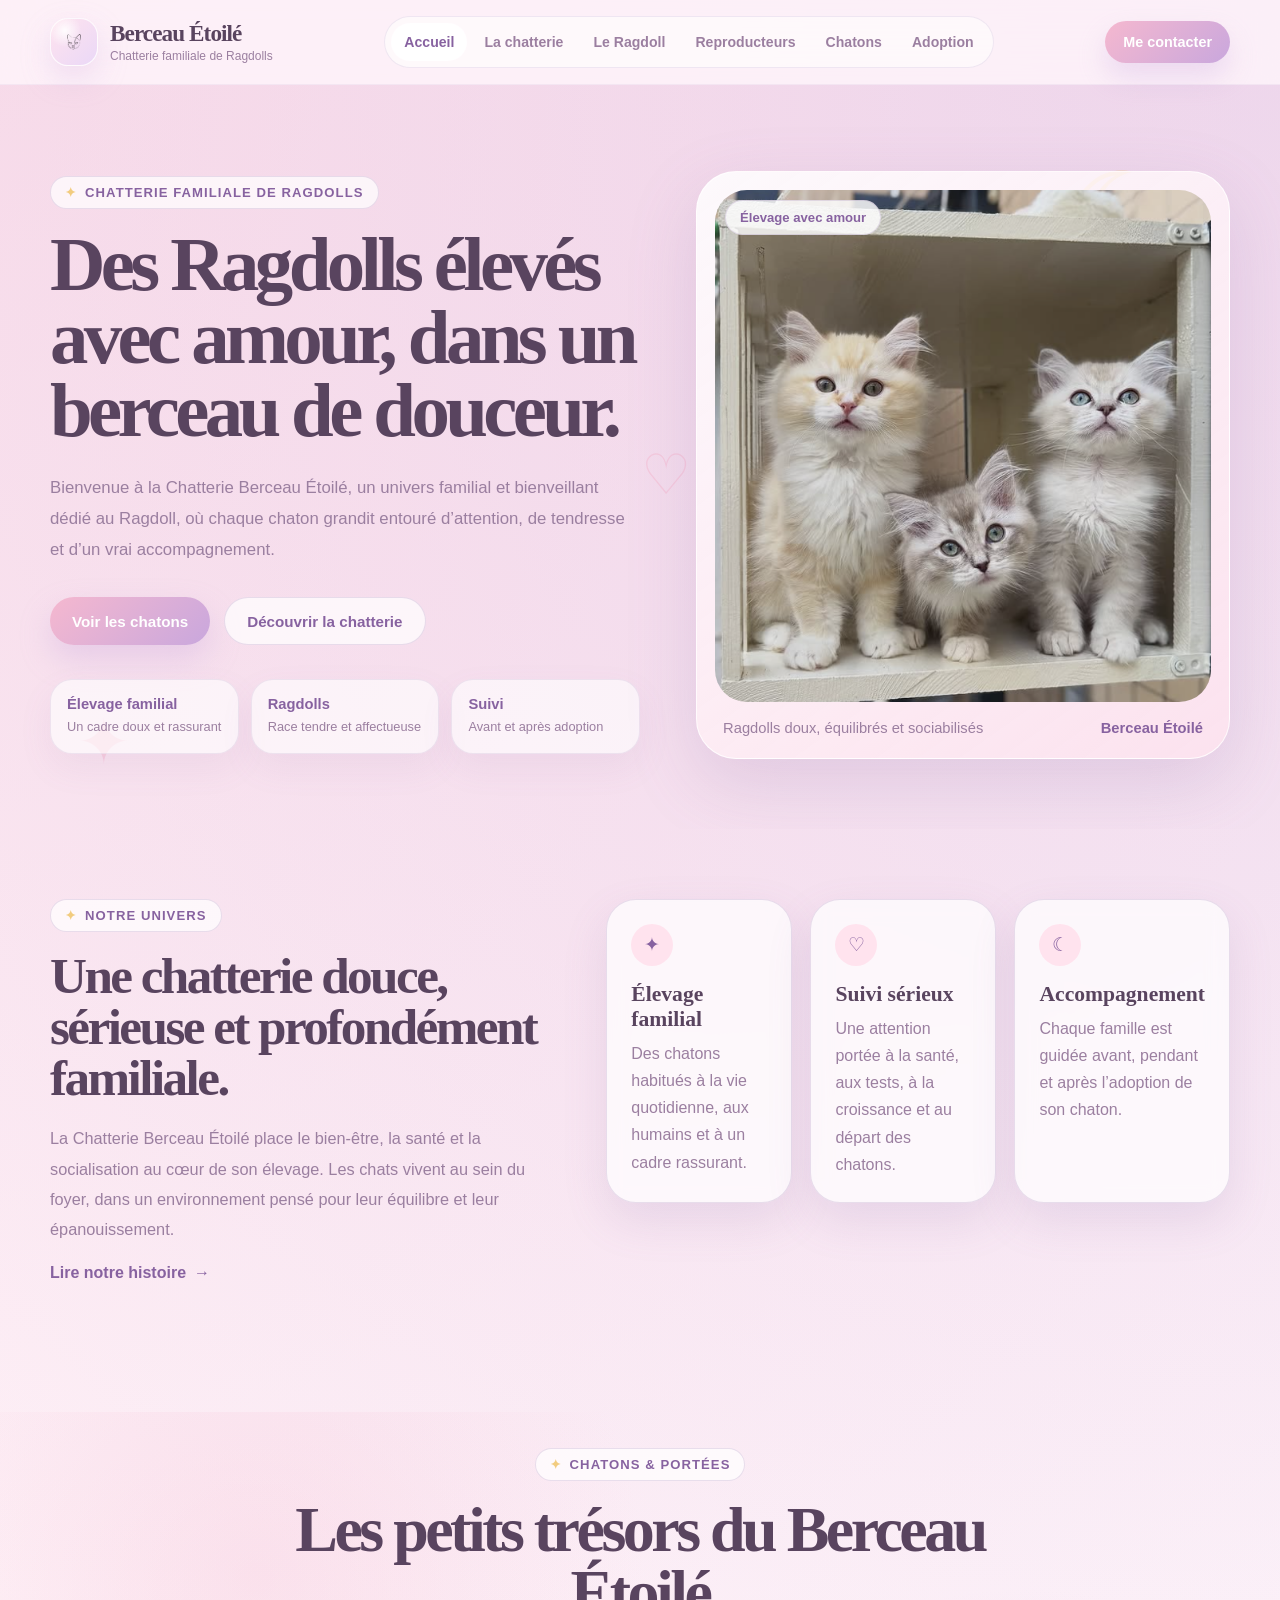
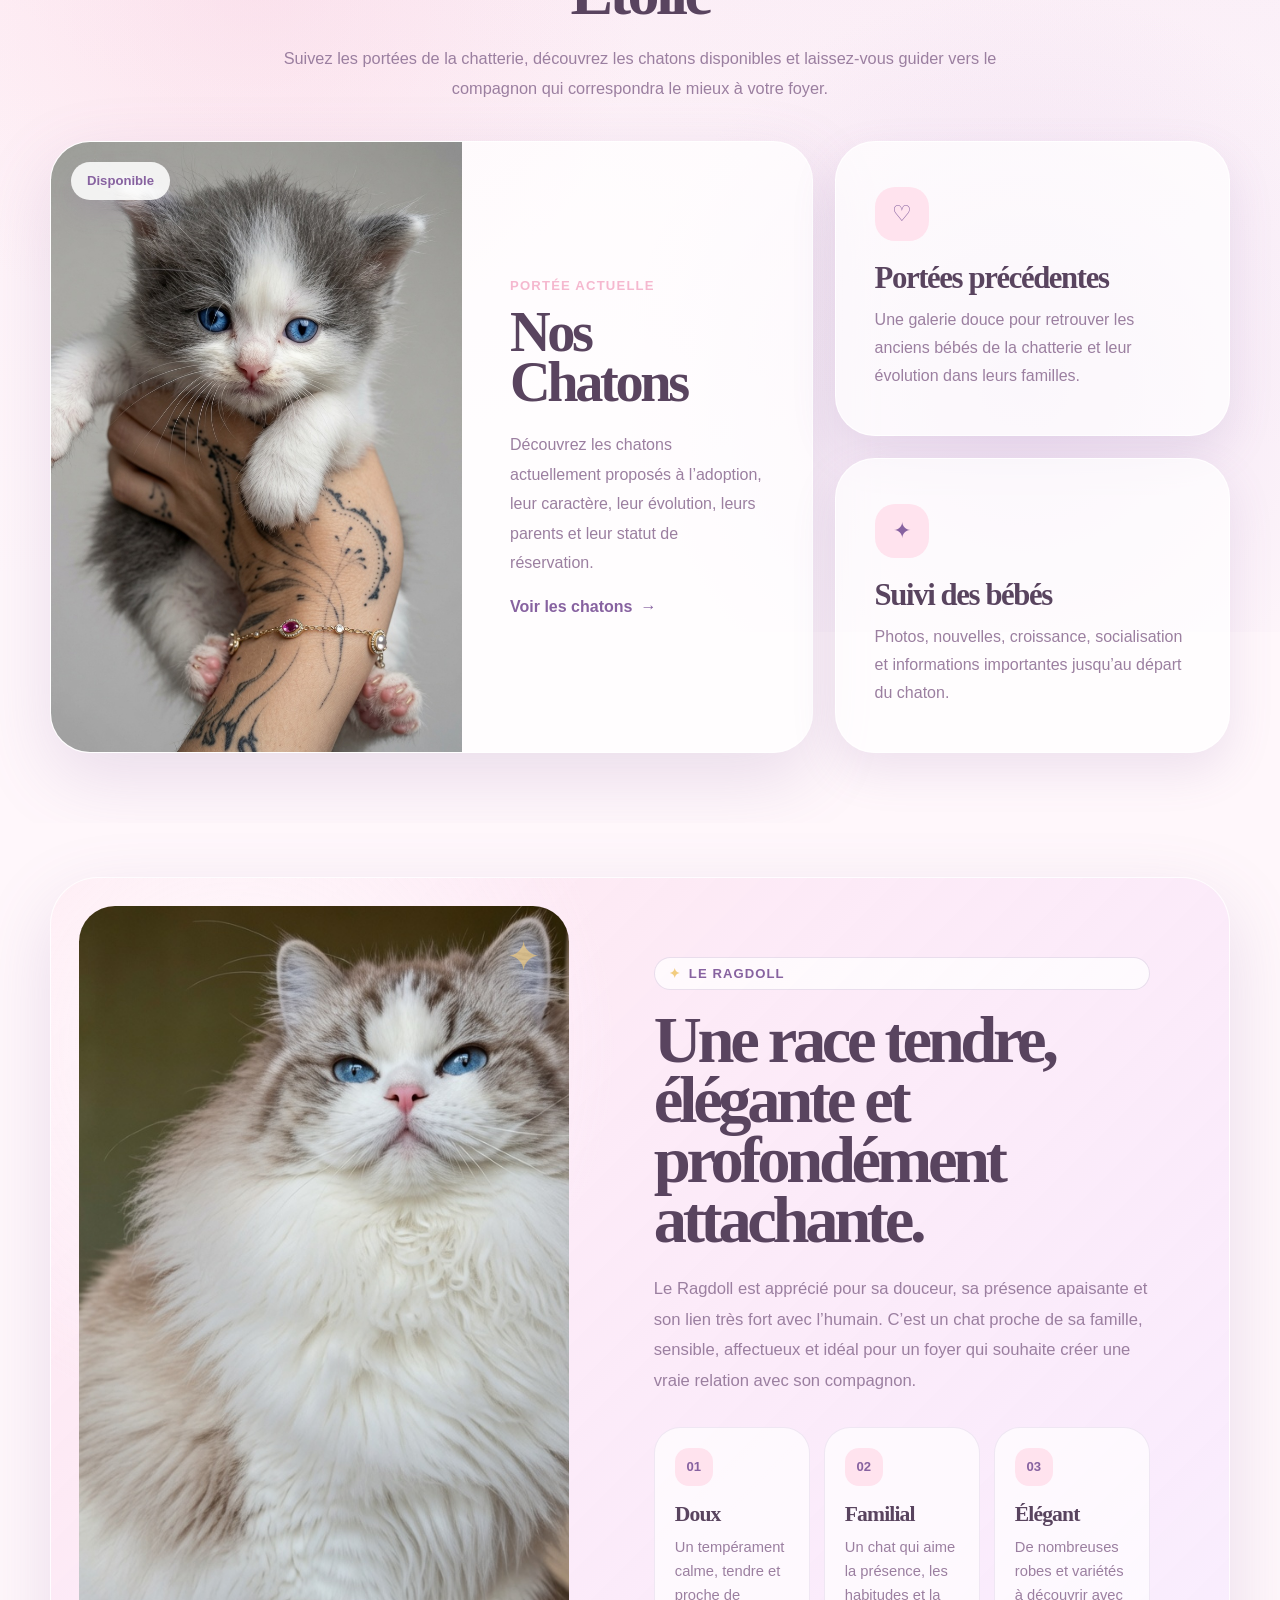
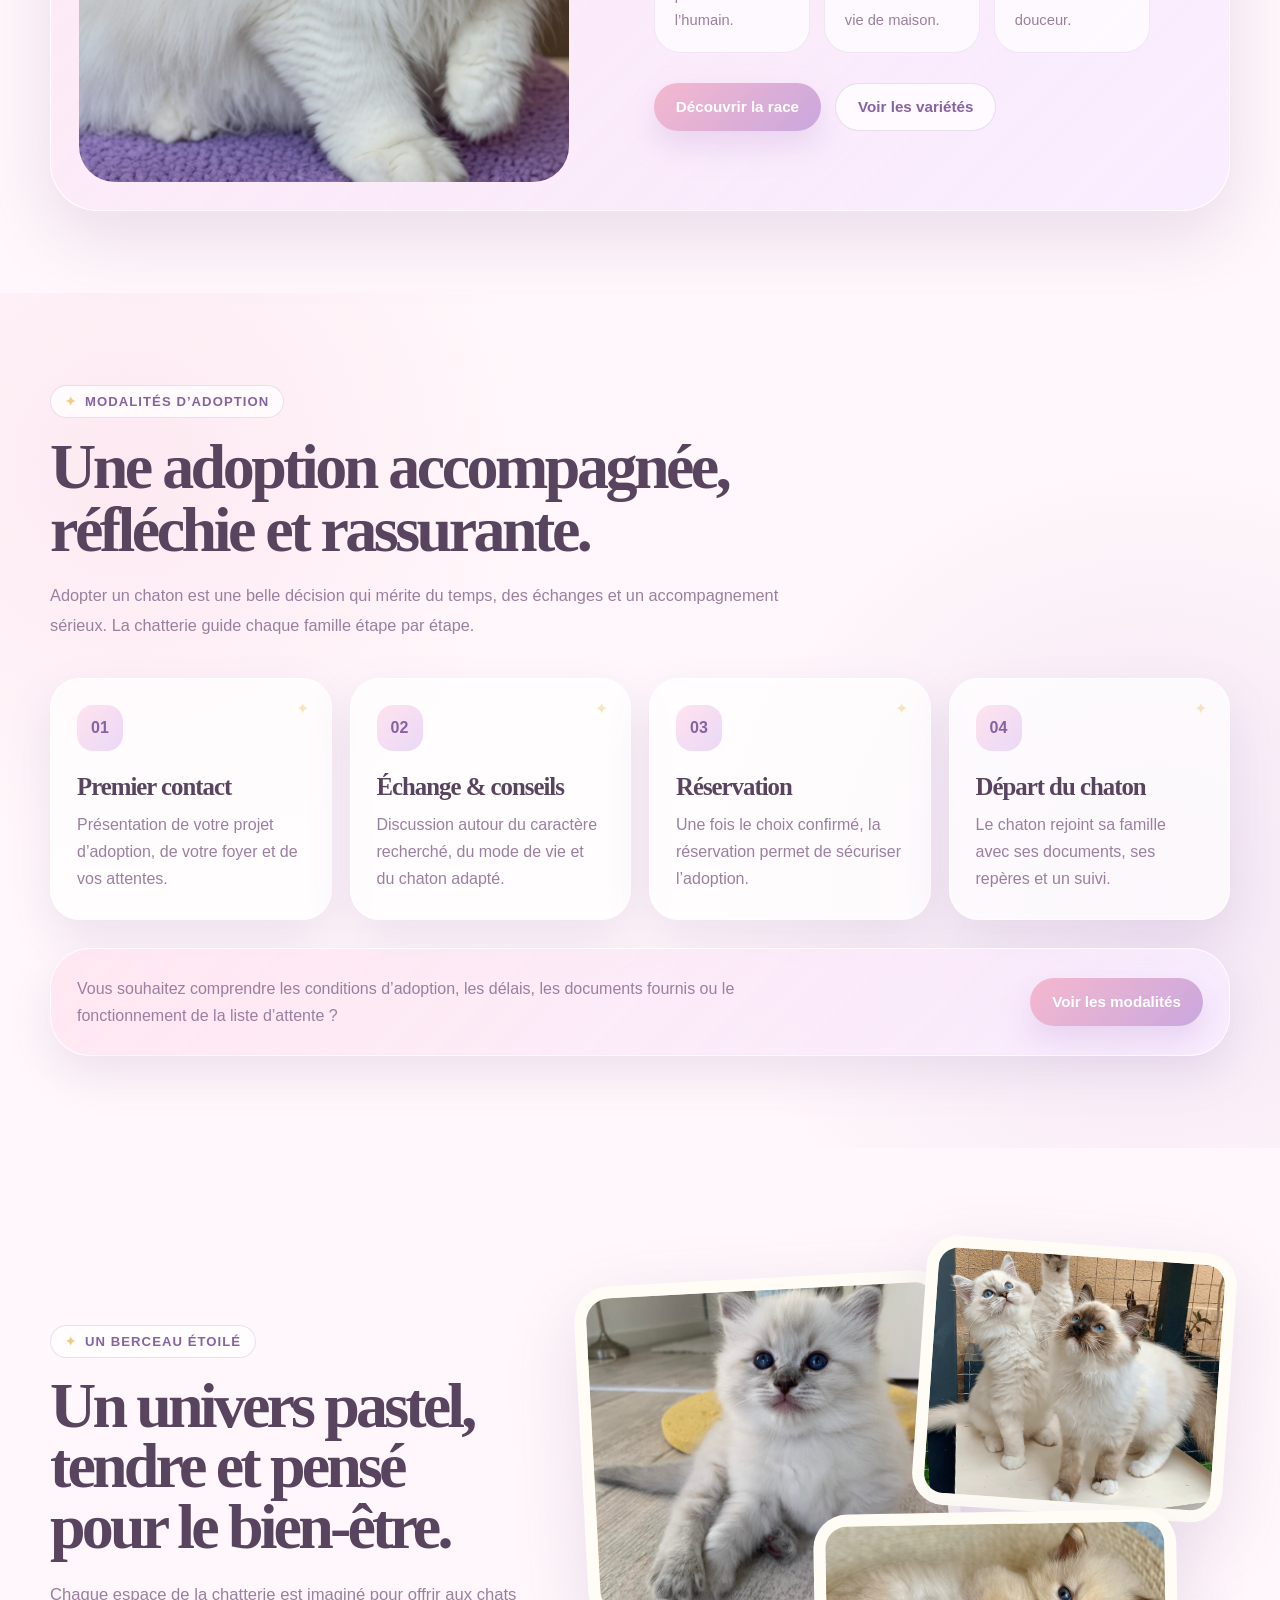
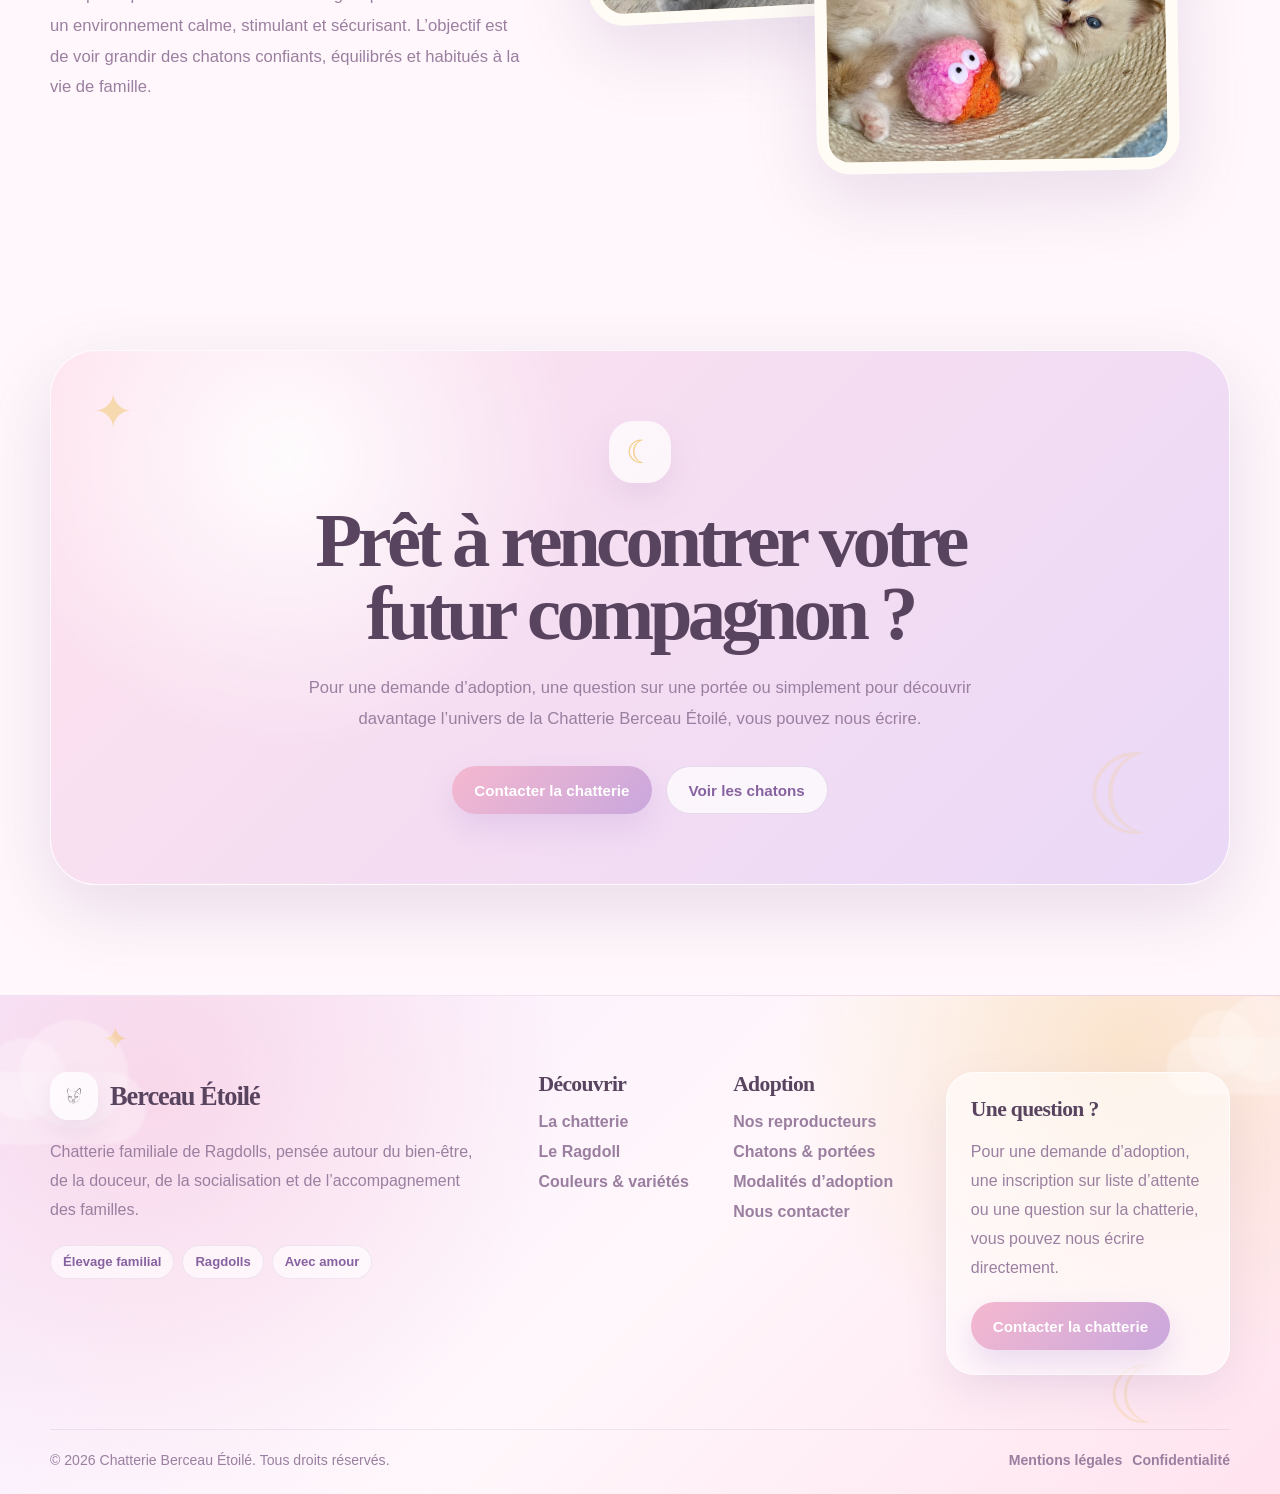
==== commit a800fcc0: "Fix static preview links" ====
--- a/docs/index.html
+++ b/docs/index.html
@@ -26,7 +26,7 @@
 <header class="site-header" data-header>
     <div class="container site-header__inner">
 
-        <a href="http://127.0.0.1:8000" class="site-header__brand" aria-label="Retour à l'accueil">
+        <a href="./index.html" class="site-header__brand" aria-label="Retour à l'accueil">
             <span class="site-header__logo">
                 <img src="./assets/images/logo/logo-berceau.png" alt="">
             </span>
@@ -38,7 +38,7 @@
         </a>
 
         <nav class="site-header__nav" aria-label="Navigation principale">
-            <a href="http://127.0.0.1:8000" class="is-active">
+            <a href="./index.html" class="is-active">
                 Accueil
             </a>
 
@@ -88,7 +88,7 @@
             </div>
 
             <nav class="mobile-menu__nav" aria-label="Navigation mobile">
-                <a href="http://127.0.0.1:8000">Accueil</a>
+                <a href="./index.html">Accueil</a>
                 <a href="./la-chatterie.html">La chatterie</a>
                 <a href="./le-ragdoll.html">Le Ragdoll</a>
                 <a href="./couleurs-et-varietes.html">Couleurs & variétés</a>
@@ -445,7 +445,7 @@
 
     <div class="container site-footer__inner">
         <div class="site-footer__brand">
-            <a href="http://127.0.0.1:8000" class="site-footer__logo">
+            <a href="./index.html" class="site-footer__logo">
                 <span>
                     <img src="./assets/images/logo/logo-berceau.png" alt="">
                 </span>
